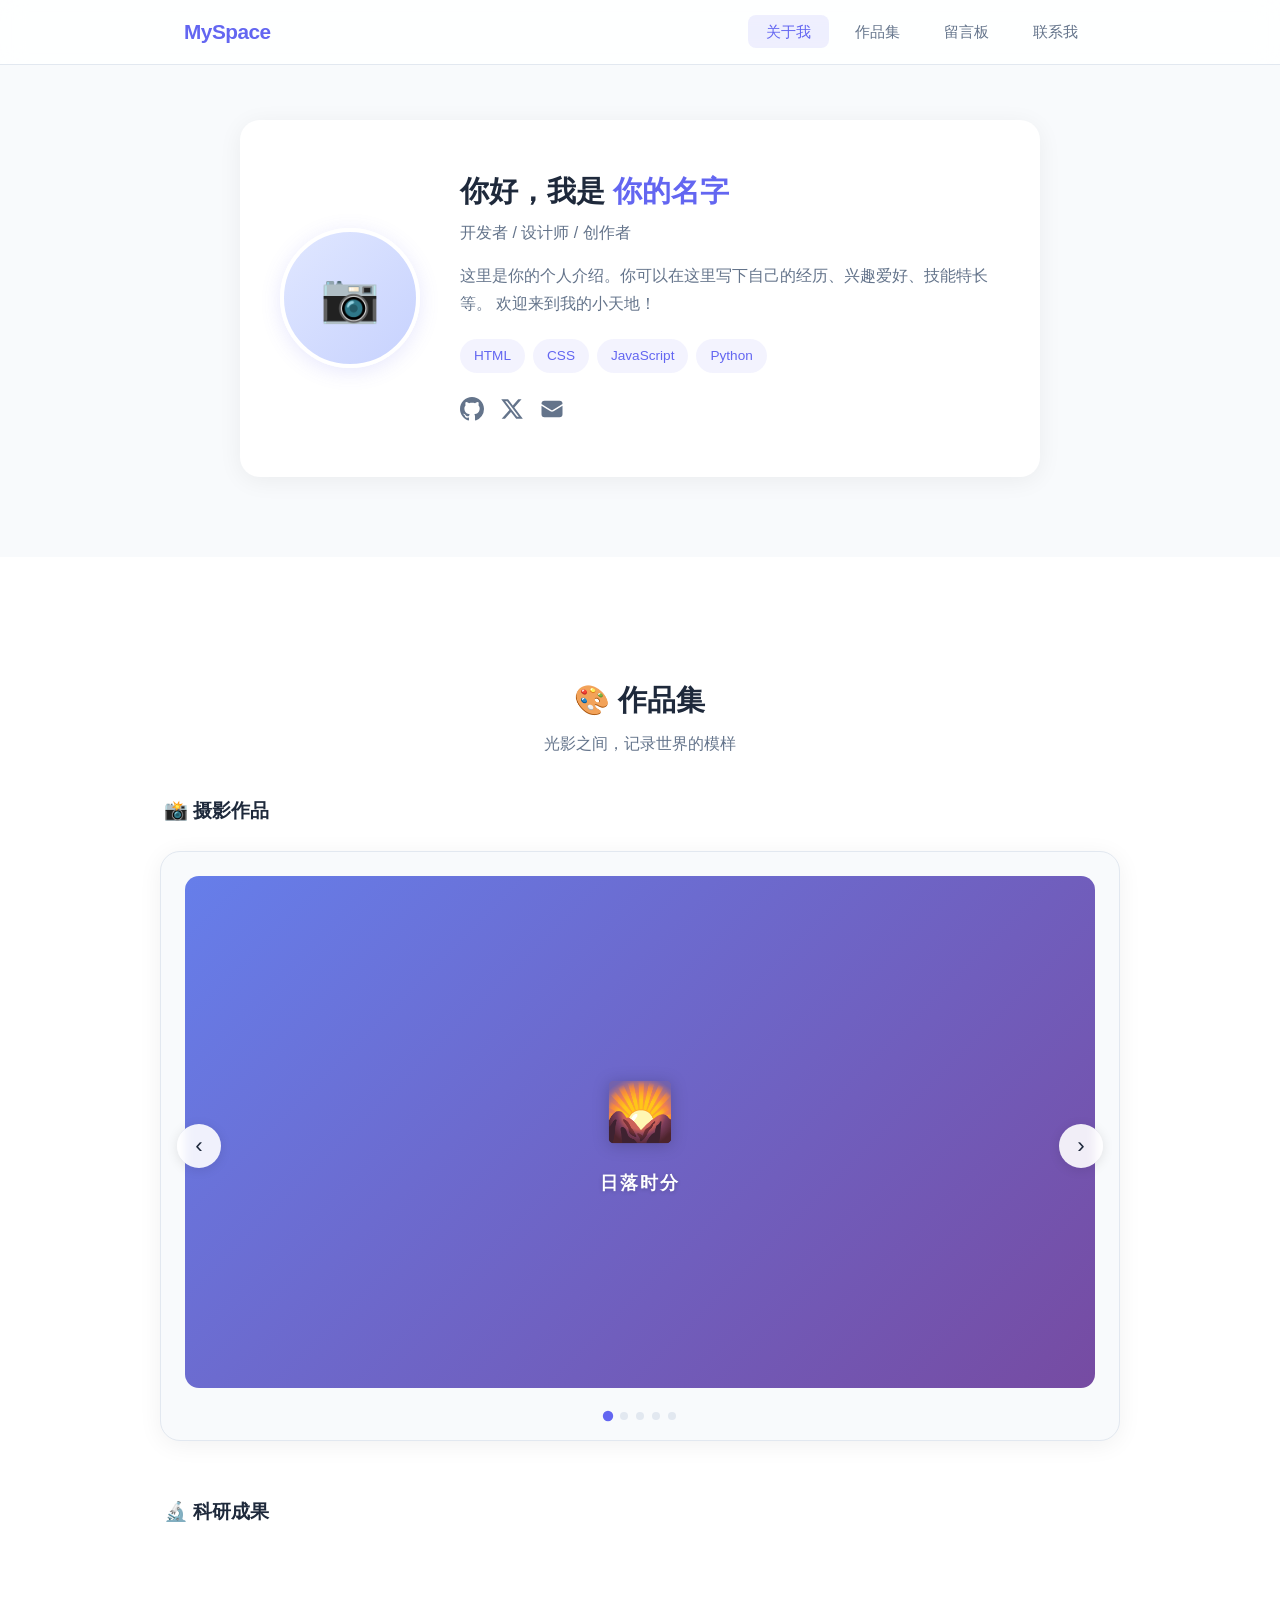
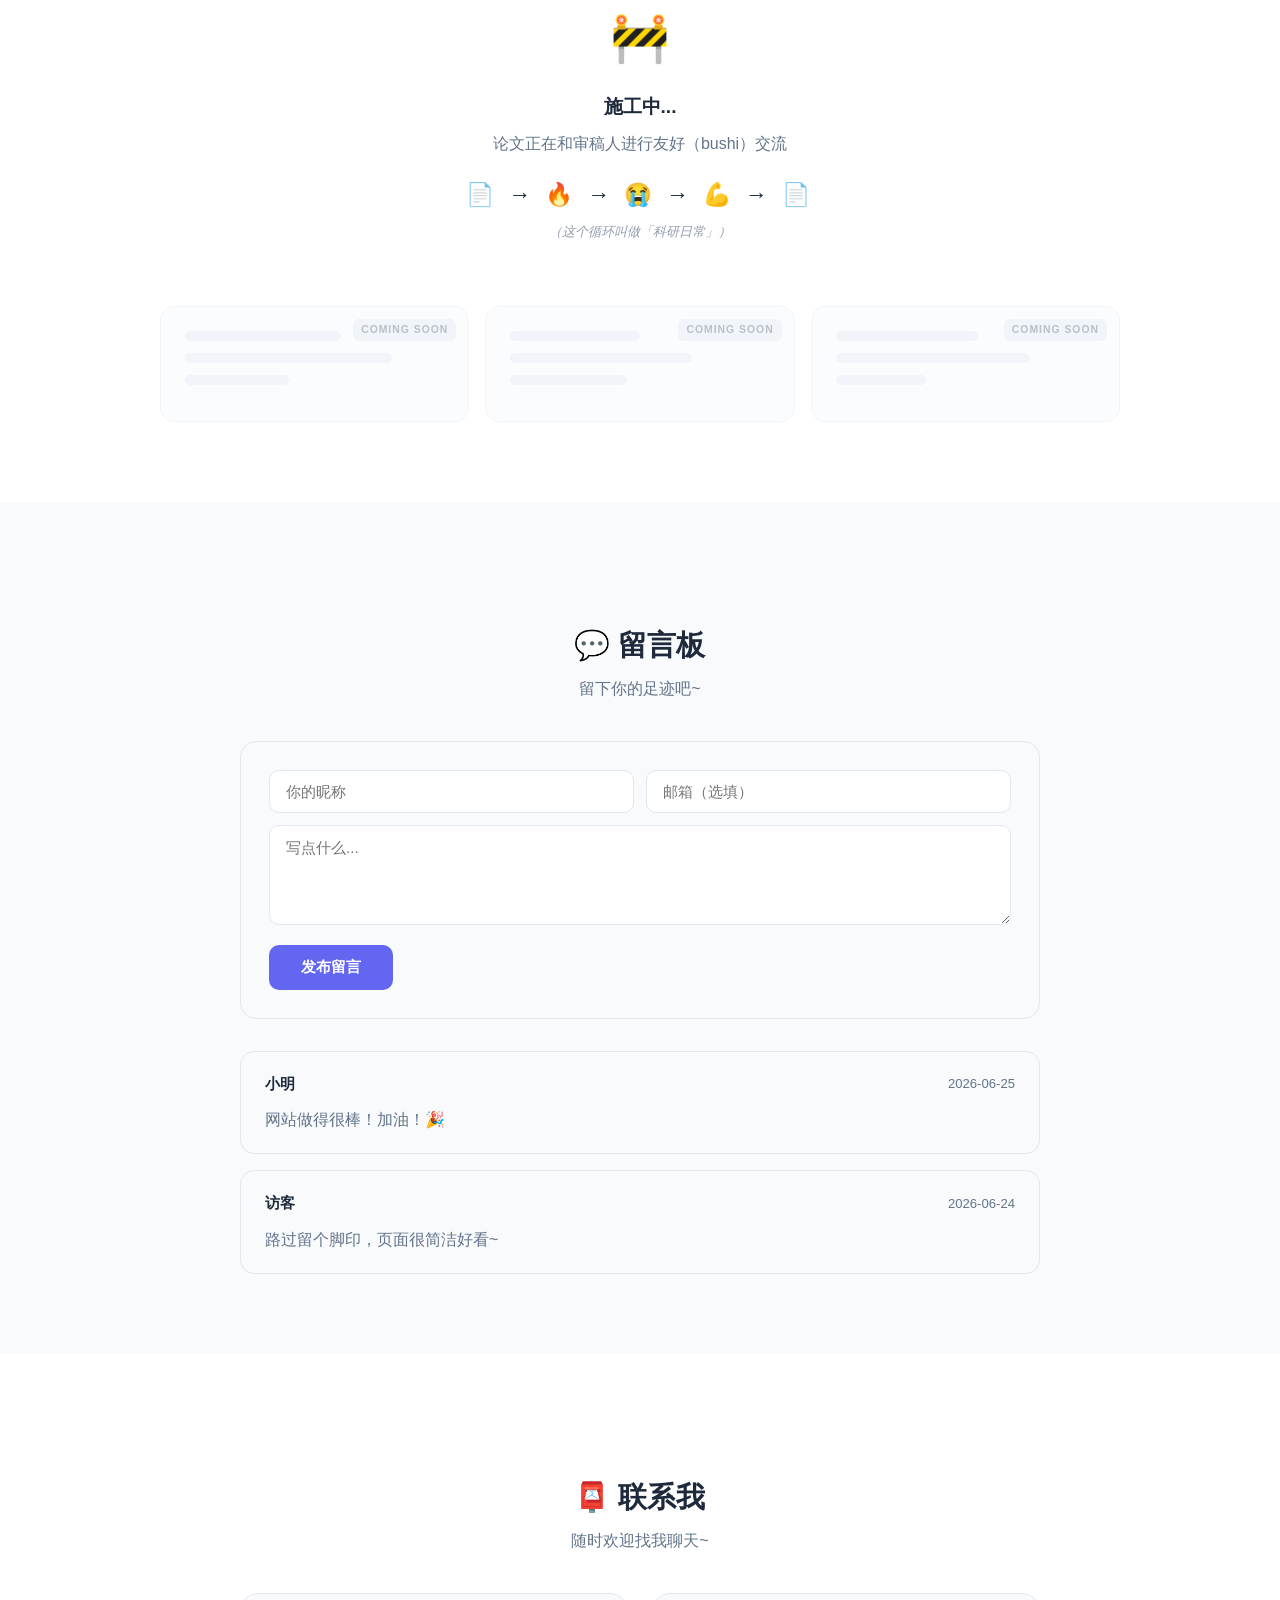
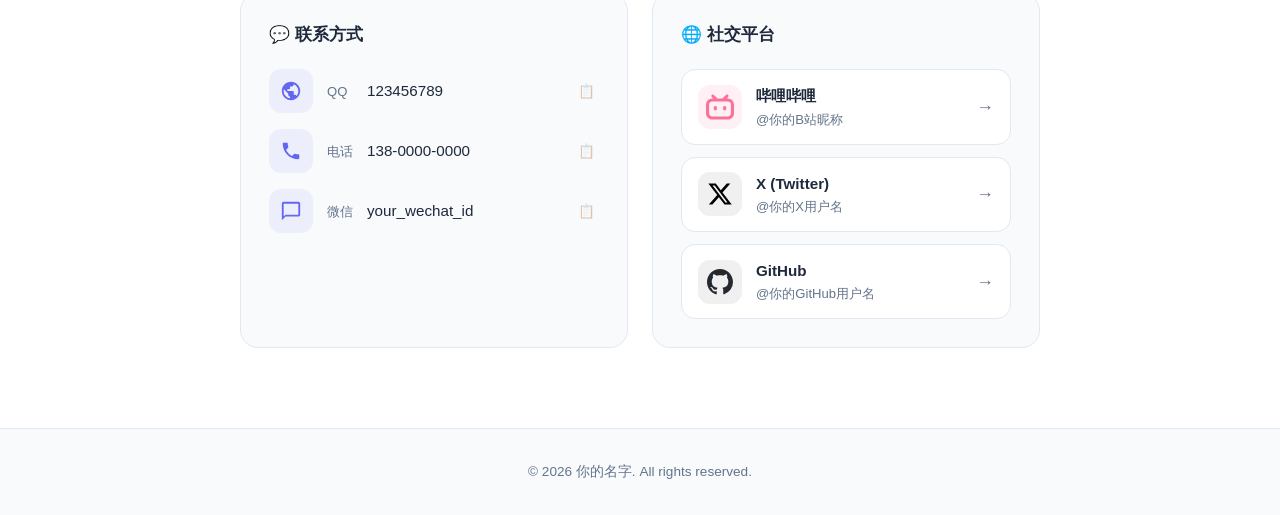
==== index.html @ 826494ee "Add files via upload" ====
<!DOCTYPE html>
<html lang="zh-CN">
<head>
  <meta charset="UTF-8">
  <meta name="viewport" content="width=device-width, initial-scale=1.0">
  <title>个人主页</title>
  <link rel="stylesheet" href="style.css">
</head>
<body>
  <nav class="navbar">
    <div class="nav-container">
      <a href="#" class="logo">MySpace</a>
      <ul class="nav-links">
        <li><a href="#about" class="nav-item active">关于我</a></li>
        <li><a href="#portfolio" class="nav-item">作品集</a></li>
        <li><a href="#guestbook" class="nav-item">留言板</a></li>
        <li><a href="#contact" class="nav-item">联系我</a></li>
      </ul>
      <button class="menu-toggle" aria-label="菜单">
        <span></span><span></span><span></span>
      </button>
    </div>
  </nav>

  <!-- 关于我 -->
  <section id="about" class="section">
    <div class="container">
      <div class="about-card">
        <div class="avatar-wrapper">
          <div class="avatar-placeholder">📷</div>
        </div>
        <div class="about-info">
          <h1>你好，我是 <span class="highlight">你的名字</span></h1>
          <p class="subtitle">开发者 / 设计师 / 创作者</p>
          <p class="bio">
            这里是你的个人介绍。你可以在这里写下自己的经历、兴趣爱好、技能特长等。
            欢迎来到我的小天地！
          </p>
          <div class="skills">
            <span class="tag">HTML</span>
            <span class="tag">CSS</span>
            <span class="tag">JavaScript</span>
            <span class="tag">Python</span>
          </div>
          <div class="social-links">
            <a href="#" title="GitHub">
              <svg width="24" height="24" viewBox="0 0 24 24" fill="currentColor">
                <path d="M12 0C5.37 0 0 5.37 0 12c0 5.31 3.435 9.795 8.205 11.385.6.105.825-.255.825-.57 0-.285-.015-1.23-.015-2.235-3.015.555-3.795-.735-4.035-1.41-.135-.345-.72-1.41-1.23-1.695-.42-.225-1.02-.78-.015-.795.945-.015 1.62.87 1.845 1.23 1.08 1.815 2.805 1.305 3.495.99.105-.78.42-1.305.765-1.605-2.67-.3-5.46-1.335-5.46-5.925 0-1.305.465-2.385 1.23-3.225-.12-.3-.54-1.53.12-3.18 0 0 1.005-.315 3.3 1.23.96-.27 1.98-.405 3-.405s2.04.135 3 .405c2.295-1.56 3.3-1.23 3.3-1.23.66 1.65.24 2.88.12 3.18.765.84 1.23 1.905 1.23 3.225 0 4.605-2.805 5.625-5.475 5.925.435.375.81 1.095.81 2.22 0 1.605-.015 2.895-.015 3.3 0 .315.225.69.825.57A12.02 12.02 0 0024 12c0-6.63-5.37-12-12-12z"/>
              </svg>
            </a>
            <a href="#" title="Twitter">
              <svg width="24" height="24" viewBox="0 0 24 24" fill="currentColor">
                <path d="M18.244 2.25h3.308l-7.227 8.26 8.502 11.24H16.17l-5.214-6.817L4.99 21.75H1.68l7.73-8.835L1.254 2.25H8.08l4.713 6.231zm-1.161 17.52h1.833L7.084 4.126H5.117z"/>
              </svg>
            </a>
            <a href="#" title="Email">
              <svg width="24" height="24" viewBox="0 0 24 24" fill="currentColor">
                <path d="M1.5 8.67v8.58a3 3 0 003 3h15a3 3 0 003-3V8.67l-8.928 5.493a3 3 0 01-3.144 0L1.5 8.67z"/>
                <path d="M22.5 6.908V6.75a3 3 0 00-3-3h-15a3 3 0 00-3 3v.158l9.714 5.978a1.5 1.5 0 001.572 0L22.5 6.908z"/>
              </svg>
            </a>
          </div>
        </div>
      </div>
    </div>
  </section>

  <!-- 作品集 -->
  <section id="portfolio" class="section section-alt">
    <div class="container-wide">
      <h2 class="section-title">🎨 作品集</h2>
      <p class="section-desc">光影之间，记录世界的模样</p>

      <!-- 摄影作品轮播 -->
      <div class="portfolio-subsection">
        <h3 class="subsection-title">📸 摄影作品</h3>
        <div class="carousel">
          <div class="carousel-track" id="carouselTrack">
            <div class="carousel-slide">
              <div class="photo-placeholder" style="background: linear-gradient(135deg, #667eea, #764ba2);">
                <span class="photo-icon">🌄</span>
                <span class="photo-label">日落时分</span>
              </div>
            </div>
            <div class="carousel-slide">
              <div class="photo-placeholder" style="background: linear-gradient(135deg, #f093fb, #f5576c);">
                <span class="photo-icon">🌸</span>
                <span class="photo-label">春日花语</span>
              </div>
            </div>
            <div class="carousel-slide">
              <div class="photo-placeholder" style="background: linear-gradient(135deg, #4facfe, #00f2fe);">
                <span class="photo-icon">🌊</span>
                <span class="photo-label">海风轻拂</span>
              </div>
            </div>
            <div class="carousel-slide">
              <div class="photo-placeholder" style="background: linear-gradient(135deg, #43e97b, #38f9d7);">
                <span class="photo-icon">🌿</span>
                <span class="photo-label">林间小径</span>
              </div>
            </div>
            <div class="carousel-slide">
              <div class="photo-placeholder" style="background: linear-gradient(135deg, #fa709a, #fee140);">
                <span class="photo-icon">🏙️</span>
                <span class="photo-label">城市夜景</span>
              </div>
            </div>
          </div>
          <button class="carousel-btn carousel-prev" id="carouselPrev" aria-label="上一张">‹</button>
          <button class="carousel-btn carousel-next" id="carouselNext" aria-label="下一张">›</button>
          <div class="carousel-dots" id="carouselDots"></div>
        </div>
      </div>

      <!-- 科研成果 -->
      <div class="portfolio-subsection">
        <h3 class="subsection-title">🔬 科研成果</h3>
        <div class="research-area">
          <div class="research-empty">
            <div class="empty-decoration">
              <span class="bounce-emoji">🚧</span>
            </div>
            <p class="empty-title">施工中...</p>
            <p class="empty-desc">论文正在和审稿人进行友好（bushi）交流</p>
            <div class="empty-doodle">
              <span>📄 → 🔥 → 😭 → 💪 → 📄</span>
            </div>
            <p class="empty-hint">（这个循环叫做「科研日常」）</p>
          </div>
          <div class="research-placeholder-cards">
            <div class="research-card ghost">
              <div class="ghost-line w60"></div>
              <div class="ghost-line w80"></div>
              <div class="ghost-line w40"></div>
              <div class="ghost-badge">coming soon</div>
            </div>
            <div class="research-card ghost">
              <div class="ghost-line w50"></div>
              <div class="ghost-line w70"></div>
              <div class="ghost-line w45"></div>
              <div class="ghost-badge">coming soon</div>
            </div>
            <div class="research-card ghost">
              <div class="ghost-line w55"></div>
              <div class="ghost-line w75"></div>
              <div class="ghost-line w35"></div>
              <div class="ghost-badge">coming soon</div>
            </div>
          </div>
        </div>
      </div>
    </div>
  </section>

  <!-- 留言板 -->
  <section id="guestbook" class="section">
    <div class="container">
      <h2 class="section-title">💬 留言板</h2>
      <p class="section-desc">留下你的足迹吧~</p>

      <form class="guestbook-form" id="guestbookForm">
        <div class="form-row">
          <input type="text" id="gbName" placeholder="你的昵称" required>
          <input type="email" id="gbEmail" placeholder="邮箱（选填）">
        </div>
        <textarea id="gbMessage" placeholder="写点什么..." rows="4" required></textarea>
        <button type="submit" class="btn-submit">发布留言</button>
      </form>

      <div class="messages-list" id="messagesList">
        <div class="message-card">
          <div class="message-header">
            <span class="message-author">小明</span>
            <span class="message-time">2026-06-25</span>
          </div>
          <p class="message-content">网站做得很棒！加油！🎉</p>
        </div>
        <div class="message-card">
          <div class="message-header">
            <span class="message-author">访客</span>
            <span class="message-time">2026-06-24</span>
          </div>
          <p class="message-content">路过留个脚印，页面很简洁好看~</p>
        </div>
      </div>
    </div>
  </section>

  <!-- 联系我 -->
  <section id="contact" class="section section-alt">
    <div class="container">
      <h2 class="section-title">📮 联系我</h2>
      <p class="section-desc">随时欢迎找我聊天~</p>

      <div class="contact-grid">
        <!-- 联系方式 -->
        <div class="contact-card">
          <h3 class="contact-card-title">💬 联系方式</h3>
          <div class="contact-list">
            <div class="contact-item">
              <div class="contact-icon">
                <svg width="22" height="22" viewBox="0 0 24 24" fill="currentColor">
                  <path d="M12 2C6.48 2 2 6.48 2 12s4.48 10 10 10 10-4.48 10-10S17.52 2 12 2zm-1 17.93c-3.95-.49-7-3.85-7-7.93 0-.62.08-1.21.21-1.79L9 15v1c0 1.1.9 2 2 2v1.93zm6.9-2.54c-.26-.81-1-1.39-1.9-1.39h-1v-3c0-.55-.45-1-1-1H8v-2h2c.55 0 1-.45 1-1V7h2c1.1 0 2-.9 2-2v-.41c2.93 1.19 5 4.06 5 7.41 0 2.08-.8 3.97-2.1 5.39z"/>
                </svg>
              </div>
              <div class="contact-detail">
                <span class="contact-label">QQ</span>
                <span class="contact-value" id="qqNumber">123456789</span>
                <button class="copy-btn" onclick="copyText('qqNumber')" title="复制">📋</button>
              </div>
            </div>
            <div class="contact-item">
              <div class="contact-icon">
                <svg width="22" height="22" viewBox="0 0 24 24" fill="currentColor">
                  <path d="M6.62 10.79c1.44 2.83 3.76 5.14 6.59 6.59l2.2-2.2c.27-.27.67-.36 1.02-.24 1.12.37 2.33.57 3.57.57.55 0 1 .45 1 1V20c0 .55-.45 1-1 1-9.39 0-17-7.61-17-17 0-.55.45-1 1-1h3.5c.55 0 1 .45 1 1 0 1.25.2 2.45.57 3.57.11.35.03.74-.25 1.02l-2.2 2.2z"/>
                </svg>
              </div>
              <div class="contact-detail">
                <span class="contact-label">电话</span>
                <span class="contact-value" id="phoneNumber">138-0000-0000</span>
                <button class="copy-btn" onclick="copyText('phoneNumber')" title="复制">📋</button>
              </div>
            </div>
            <div class="contact-item">
              <div class="contact-icon">
                <svg width="22" height="22" viewBox="0 0 24 24" fill="currentColor">
                  <path d="M20 2H4c-1.1 0-2 .9-2 2v18l4-4h14c1.1 0 2-.9 2-2V4c0-1.1-.9-2-2-2zm0 14H6l-2 2V4h16v12z"/>
                </svg>
              </div>
              <div class="contact-detail">
                <span class="contact-label">微信</span>
                <span class="contact-value" id="wechatId">your_wechat_id</span>
                <button class="copy-btn" onclick="copyText('wechatId')" title="复制">📋</button>
              </div>
            </div>
          </div>
        </div>

        <!-- 社交平台 -->
        <div class="contact-card">
          <h3 class="contact-card-title">🌐 社交平台</h3>
          <div class="platform-links">
            <a href="#" class="platform-item bilibili" target="_blank" rel="noopener">
              <div class="platform-icon">
                <svg width="28" height="28" viewBox="0 0 24 24" fill="currentColor">
                  <path d="M17.813 4.653h.854c1.51.054 2.769.578 3.773 1.574 1.004.995 1.524 2.249 1.56 3.76v7.36c-.036 1.51-.556 2.769-1.56 3.773s-2.262 1.524-3.773 1.56H5.333c-1.51-.036-2.769-.556-3.773-1.56S.036 18.858 0 17.347v-7.36c.036-1.511.556-2.765 1.56-3.76 1.004-.996 2.262-1.52 3.773-1.574h.774l-1.174-1.12a1.234 1.234 0 0 1-.373-.906c0-.356.124-.658.373-.907l.027-.027c.267-.249.573-.373.92-.373.347 0 .653.124.92.373L9.653 4.44c.071.071.134.142.187.213h4.267a.836.836 0 0 1 .16-.213l2.853-2.747c.267-.249.573-.373.92-.373.347 0 .662.151.929.4.267.249.391.551.391.907 0 .355-.124.657-.373.906zM5.333 7.24c-.746.018-1.373.276-1.88.773-.506.498-.769 1.13-.786 1.894v7.52c.017.764.28 1.395.786 1.893.507.498 1.134.756 1.88.773h13.334c.746-.017 1.373-.275 1.88-.773.506-.498.769-1.129.786-1.893v-7.52c-.017-.765-.28-1.396-.786-1.894-.507-.497-1.134-.755-1.88-.773zM8 11.107c.373 0 .684.124.933.373.25.249.383.569.4.96v1.173c-.017.391-.15.711-.4.96-.249.25-.56.374-.933.374s-.684-.125-.933-.374c-.25-.249-.383-.569-.4-.96V12.44c.017-.391.15-.711.4-.96.249-.249.56-.373.933-.373zm8 0c.373 0 .684.124.933.373.25.249.383.569.4.96v1.173c-.017.391-.15.711-.4.96-.249.25-.56.374-.933.374s-.684-.125-.933-.374c-.25-.249-.383-.569-.4-.96V12.44c.017-.391.15-.711.4-.96.249-.249.56-.373.933-.373z"/>
                </svg>
              </div>
              <div class="platform-info">
                <span class="platform-name">哔哩哔哩</span>
                <span class="platform-handle">@你的B站昵称</span>
              </div>
              <span class="platform-arrow">→</span>
            </a>
            <a href="#" class="platform-item twitter" target="_blank" rel="noopener">
              <div class="platform-icon">
                <svg width="26" height="26" viewBox="0 0 24 24" fill="currentColor">
                  <path d="M18.244 2.25h3.308l-7.227 8.26 8.502 11.24H16.17l-5.214-6.817L4.99 21.75H1.68l7.73-8.835L1.254 2.25H8.08l4.713 6.231zm-1.161 17.52h1.833L7.084 4.126H5.117z"/>
                </svg>
              </div>
              <div class="platform-info">
                <span class="platform-name">X (Twitter)</span>
                <span class="platform-handle">@你的X用户名</span>
              </div>
              <span class="platform-arrow">→</span>
            </a>
            <a href="#" class="platform-item github" target="_blank" rel="noopener">
              <div class="platform-icon">
                <svg width="26" height="26" viewBox="0 0 24 24" fill="currentColor">
                  <path d="M12 0C5.37 0 0 5.37 0 12c0 5.31 3.435 9.795 8.205 11.385.6.105.825-.255.825-.57 0-.285-.015-1.23-.015-2.235-3.015.555-3.795-.735-4.035-1.41-.135-.345-.72-1.41-1.23-1.695-.42-.225-1.02-.78-.015-.795.945-.015 1.62.87 1.845 1.23 1.08 1.815 2.805 1.305 3.495.99.105-.78.42-1.305.765-1.605-2.67-.3-5.46-1.335-5.46-5.925 0-1.305.465-2.385 1.23-3.225-.12-.3-.54-1.53.12-3.18 0 0 1.005-.315 3.3 1.23.96-.27 1.98-.405 3-.405s2.04.135 3 .405c2.295-1.56 3.3-1.23 3.3-1.23.66 1.65.24 2.88.12 3.18.765.84 1.23 1.905 1.23 3.225 0 4.605-2.805 5.625-5.475 5.925.435.375.81 1.095.81 2.22 0 1.605-.015 2.895-.015 3.3 0 .315.225.69.825.57A12.02 12.02 0 0024 12c0-6.63-5.37-12-12-12z"/>
                </svg>
              </div>
              <div class="platform-info">
                <span class="platform-name">GitHub</span>
                <span class="platform-handle">@你的GitHub用户名</span>
              </div>
              <span class="platform-arrow">→</span>
            </a>
          </div>
        </div>
      </div>
    </div>
  </section>

  <footer class="footer">
    <p>&copy; 2026 你的名字. All rights reserved.</p>
  </footer>

  <script src="script.js"></script>
</body>
</html>
---- style.css ----
/* Reset & Base */
* {
  margin: 0;
  padding: 0;
  box-sizing: border-box;
}

:root {
  --primary: #6366f1;
  --primary-dark: #4f46e5;
  --bg: #f8fafc;
  --bg-alt: #ffffff;
  --text: #1e293b;
  --text-light: #64748b;
  --border: #e2e8f0;
  --card-shadow: 0 4px 24px rgba(0, 0, 0, 0.06);
}

html {
  scroll-behavior: smooth;
  scroll-padding-top: 80px;
}

body {
  font-family: -apple-system, BlinkMacSystemFont, "Segoe UI", Roboto, "Helvetica Neue", Arial, "PingFang SC", "Microsoft YaHei", sans-serif;
  background: var(--bg);
  color: var(--text);
  line-height: 1.6;
}

a {
  text-decoration: none;
  color: inherit;
}

/* Navbar */
.navbar {
  position: fixed;
  top: 0;
  left: 0;
  right: 0;
  z-index: 1000;
  background: rgba(255, 255, 255, 0.85);
  backdrop-filter: blur(12px);
  border-bottom: 1px solid var(--border);
  transition: box-shadow 0.3s;
}

.navbar.scrolled {
  box-shadow: 0 2px 16px rgba(0, 0, 0, 0.08);
}

.nav-container {
  max-width: 960px;
  margin: 0 auto;
  padding: 0 24px;
  height: 64px;
  display: flex;
  align-items: center;
  justify-content: space-between;
}

.logo {
  font-size: 1.3rem;
  font-weight: 700;
  color: var(--primary);
  letter-spacing: -0.5px;
}

.nav-links {
  list-style: none;
  display: flex;
  gap: 8px;
}

.nav-item {
  padding: 8px 18px;
  border-radius: 8px;
  font-size: 0.95rem;
  font-weight: 500;
  color: var(--text-light);
  transition: all 0.2s;
}

.nav-item:hover {
  color: var(--primary);
  background: rgba(99, 102, 241, 0.08);
}

.nav-item.active {
  color: var(--primary);
  background: rgba(99, 102, 241, 0.1);
}

/* Mobile menu toggle */
.menu-toggle {
  display: none;
  flex-direction: column;
  gap: 5px;
  background: none;
  border: none;
  cursor: pointer;
  padding: 4px;
}

.menu-toggle span {
  display: block;
  width: 22px;
  height: 2px;
  background: var(--text);
  border-radius: 2px;
  transition: 0.3s;
}

/* Sections */
.section {
  padding: 120px 24px 80px;
}

.section-alt {
  background: var(--bg-alt);
}

.container {
  max-width: 800px;
  margin: 0 auto;
}

.container-wide {
  max-width: 960px;
  margin: 0 auto;
}

.section-title {
  font-size: 1.8rem;
  font-weight: 700;
  text-align: center;
  margin-bottom: 8px;
}

.section-desc {
  text-align: center;
  color: var(--text-light);
  margin-bottom: 40px;
}

/* About Card */
.about-card {
  background: var(--bg-alt);
  border-radius: 20px;
  padding: 48px 40px;
  box-shadow: var(--card-shadow);
  display: flex;
  gap: 40px;
  align-items: center;
}

.avatar-wrapper {
  flex-shrink: 0;
}

.avatar-placeholder {
  width: 140px;
  height: 140px;
  border-radius: 50%;
  background: linear-gradient(135deg, #e0e7ff, #c7d2fe);
  display: flex;
  align-items: center;
  justify-content: center;
  font-size: 3rem;
  border: 4px solid #fff;
  box-shadow: 0 4px 20px rgba(99, 102, 241, 0.15);
}

.about-info h1 {
  font-size: 1.8rem;
  font-weight: 700;
  margin-bottom: 6px;
}

.highlight {
  color: var(--primary);
}

.subtitle {
  color: var(--text-light);
  font-size: 1rem;
  margin-bottom: 16px;
}

.bio {
  color: var(--text-light);
  line-height: 1.8;
  margin-bottom: 20px;
}

.skills {
  display: flex;
  flex-wrap: wrap;
  gap: 8px;
  margin-bottom: 24px;
}

.tag {
  padding: 6px 14px;
  background: rgba(99, 102, 241, 0.08);
  color: var(--primary);
  border-radius: 20px;
  font-size: 0.85rem;
  font-weight: 500;
}

.social-links {
  display: flex;
  gap: 16px;
}

.social-links a {
  color: var(--text-light);
  transition: color 0.2s, transform 0.2s;
}

.social-links a:hover {
  color: var(--primary);
  transform: translateY(-2px);
}

/* ===== Portfolio ===== */
.subsection-title {
  font-size: 1.2rem;
  font-weight: 600;
  margin-bottom: 24px;
  padding-left: 4px;
}

.portfolio-subsection {
  margin-bottom: 56px;
}

.portfolio-subsection:last-child {
  margin-bottom: 0;
}

/* Carousel */
.carousel {
  position: relative;
  overflow: hidden;
  border-radius: 20px;
  background: var(--bg);
  border: 1px solid var(--border);
  box-shadow: var(--card-shadow);
}

.carousel-track {
  display: flex;
  transition: transform 0.5s cubic-bezier(0.25, 0.46, 0.45, 0.94);
}

.carousel-slide {
  min-width: 100%;
  padding: 24px;
}

.photo-placeholder {
  width: 100%;
  aspect-ratio: 16 / 9;
  border-radius: 14px;
  display: flex;
  flex-direction: column;
  align-items: center;
  justify-content: center;
  gap: 12px;
  color: #fff;
}

.photo-icon {
  font-size: 3.5rem;
  filter: drop-shadow(0 2px 8px rgba(0,0,0,0.2));
}

.photo-label {
  font-size: 1.1rem;
  font-weight: 600;
  letter-spacing: 2px;
  text-shadow: 0 1px 4px rgba(0,0,0,0.2);
}

.carousel-btn {
  position: absolute;
  top: 50%;
  transform: translateY(-50%);
  width: 44px;
  height: 44px;
  border-radius: 50%;
  border: none;
  background: rgba(255, 255, 255, 0.9);
  backdrop-filter: blur(4px);
  color: var(--text);
  font-size: 1.4rem;
  cursor: pointer;
  display: flex;
  align-items: center;
  justify-content: center;
  box-shadow: 0 2px 12px rgba(0, 0, 0, 0.1);
  transition: background 0.2s, transform 0.2s;
  z-index: 2;
}

.carousel-btn:hover {
  background: #fff;
  transform: translateY(-50%) scale(1.08);
}

.carousel-prev {
  left: 16px;
}

.carousel-next {
  right: 16px;
}

.carousel-dots {
  display: flex;
  justify-content: center;
  gap: 8px;
  padding: 0 0 20px;
}

.carousel-dot {
  width: 8px;
  height: 8px;
  border-radius: 50%;
  background: var(--border);
  border: none;
  cursor: pointer;
  transition: background 0.3s, transform 0.2s;
  padding: 0;
}

.carousel-dot.active {
  background: var(--primary);
  transform: scale(1.3);
}

/* Research achievements */
.research-area {
  text-align: center;
}

.research-empty {
  padding: 48px 24px 36px;
}

.empty-decoration {
  margin-bottom: 16px;
}

.bounce-emoji {
  font-size: 3rem;
  display: inline-block;
  animation: bounce 2s ease-in-out infinite;
}

@keyframes bounce {
  0%, 100% { transform: translateY(0); }
  50% { transform: translateY(-12px); }
}

.empty-title {
  font-size: 1.2rem;
  font-weight: 600;
  margin-bottom: 8px;
  color: var(--text);
}

.empty-desc {
  color: var(--text-light);
  margin-bottom: 20px;
}

.empty-doodle {
  font-size: 1.4rem;
  letter-spacing: 4px;
  margin-bottom: 8px;
}

.empty-hint {
  font-size: 0.82rem;
  color: var(--text-light);
  opacity: 0.7;
  font-style: italic;
}

.research-placeholder-cards {
  display: grid;
  grid-template-columns: repeat(3, 1fr);
  gap: 16px;
  margin-top: 28px;
}

.research-card {
  background: var(--bg);
  border: 1px solid var(--border);
  border-radius: 14px;
  padding: 24px;
  position: relative;
  overflow: hidden;
}

.research-card.ghost {
  opacity: 0.45;
}

.ghost-line {
  height: 10px;
  border-radius: 5px;
  background: var(--border);
  margin-bottom: 12px;
}

.w60 { width: 60%; }
.w80 { width: 80%; }
.w70 { width: 70%; }
.w75 { width: 75%; }
.w50 { width: 50%; }
.w55 { width: 55%; }
.w40 { width: 40%; }
.w45 { width: 45%; }
.w35 { width: 35%; }

.ghost-badge {
  position: absolute;
  top: 12px;
  right: 12px;
  font-size: 0.65rem;
  font-weight: 600;
  text-transform: uppercase;
  letter-spacing: 1px;
  color: var(--text-light);
  background: var(--border);
  padding: 3px 8px;
  border-radius: 6px;
}

/* ===== Guestbook ===== */
.guestbook-form {
  background: var(--bg);
  border-radius: 16px;
  padding: 28px;
  margin-bottom: 32px;
  border: 1px solid var(--border);
}

.form-row {
  display: flex;
  gap: 12px;
  margin-bottom: 12px;
}

.guestbook-form input,
.guestbook-form textarea {
  width: 100%;
  padding: 12px 16px;
  border: 1px solid var(--border);
  border-radius: 10px;
  font-size: 0.95rem;
  font-family: inherit;
  background: var(--bg-alt);
  transition: border-color 0.2s, box-shadow 0.2s;
  outline: none;
}

.guestbook-form input:focus,
.guestbook-form textarea:focus {
  border-color: var(--primary);
  box-shadow: 0 0 0 3px rgba(99, 102, 241, 0.1);
}

.guestbook-form textarea {
  resize: vertical;
  min-height: 100px;
}

.btn-submit {
  margin-top: 12px;
  padding: 12px 32px;
  background: var(--primary);
  color: #fff;
  border: none;
  border-radius: 10px;
  font-size: 0.95rem;
  font-weight: 600;
  cursor: pointer;
  transition: background 0.2s, transform 0.1s;
}

.btn-submit:hover {
  background: var(--primary-dark);
}

.btn-submit:active {
  transform: scale(0.97);
}

/* Messages */
.messages-list {
  display: flex;
  flex-direction: column;
  gap: 16px;
}

.message-card {
  background: var(--bg);
  border-radius: 14px;
  padding: 20px 24px;
  border: 1px solid var(--border);
  transition: box-shadow 0.2s;
}

.message-card:hover {
  box-shadow: 0 4px 16px rgba(0, 0, 0, 0.05);
}

.message-header {
  display: flex;
  justify-content: space-between;
  align-items: center;
  margin-bottom: 10px;
}

.message-author {
  font-weight: 600;
  font-size: 0.95rem;
}

.message-time {
  font-size: 0.82rem;
  color: var(--text-light);
}

.message-content {
  color: var(--text-light);
  line-height: 1.7;
}

/* ===== Contact ===== */
.contact-grid {
  display: grid;
  grid-template-columns: 1fr 1fr;
  gap: 24px;
}

.contact-card {
  background: var(--bg);
  border-radius: 18px;
  padding: 28px;
  border: 1px solid var(--border);
}

.contact-card-title {
  font-size: 1.05rem;
  font-weight: 600;
  margin-bottom: 20px;
}

.contact-list {
  display: flex;
  flex-direction: column;
  gap: 16px;
}

.contact-item {
  display: flex;
  align-items: center;
  gap: 14px;
}

.contact-icon {
  width: 44px;
  height: 44px;
  border-radius: 12px;
  background: rgba(99, 102, 241, 0.08);
  color: var(--primary);
  display: flex;
  align-items: center;
  justify-content: center;
  flex-shrink: 0;
}

.contact-detail {
  display: flex;
  align-items: center;
  gap: 8px;
  flex: 1;
  min-width: 0;
}

.contact-label {
  font-size: 0.82rem;
  color: var(--text-light);
  flex-shrink: 0;
  width: 32px;
}

.contact-value {
  font-weight: 500;
  font-size: 0.95rem;
  flex: 1;
  min-width: 0;
}

.copy-btn {
  background: none;
  border: none;
  cursor: pointer;
  font-size: 0.85rem;
  opacity: 0.4;
  transition: opacity 0.2s, transform 0.15s;
  padding: 4px;
  flex-shrink: 0;
}

.copy-btn:hover {
  opacity: 1;
  transform: scale(1.15);
}

.copy-btn.copied {
  opacity: 1;
}

/* Platform links */
.platform-links {
  display: flex;
  flex-direction: column;
  gap: 12px;
}

.platform-item {
  display: flex;
  align-items: center;
  gap: 14px;
  padding: 14px 16px;
  border-radius: 14px;
  border: 1px solid var(--border);
  background: var(--bg-alt);
  transition: border-color 0.2s, box-shadow 0.2s, transform 0.15s;
}

.platform-item:hover {
  border-color: var(--primary);
  box-shadow: 0 4px 16px rgba(99, 102, 241, 0.08);
  transform: translateY(-1px);
}

.platform-icon {
  width: 44px;
  height: 44px;
  border-radius: 12px;
  display: flex;
  align-items: center;
  justify-content: center;
  flex-shrink: 0;
}

.platform-item.bilibili .platform-icon {
  background: #fff0f6;
  color: #fb7299;
}

.platform-item.twitter .platform-icon {
  background: #f0f0f0;
  color: #000;
}

.platform-item.github .platform-icon {
  background: #f0f0f0;
  color: #24292f;
}

.platform-info {
  flex: 1;
  display: flex;
  flex-direction: column;
}

.platform-name {
  font-weight: 600;
  font-size: 0.95rem;
}

.platform-handle {
  font-size: 0.82rem;
  color: var(--text-light);
}

.platform-arrow {
  font-size: 1.1rem;
  color: var(--text-light);
  transition: transform 0.2s, color 0.2s;
}

.platform-item:hover .platform-arrow {
  transform: translateX(3px);
  color: var(--primary);
}

/* Footer */
.footer {
  text-align: center;
  padding: 32px 24px;
  color: var(--text-light);
  font-size: 0.85rem;
  border-top: 1px solid var(--border);
}

/* ===== Responsive ===== */
@media (max-width: 768px) {
  .menu-toggle {
    display: flex;
  }

  .nav-links {
    position: fixed;
    top: 64px;
    left: 0;
    right: 0;
    background: rgba(255, 255, 255, 0.98);
    backdrop-filter: blur(12px);
    flex-direction: column;
    padding: 16px;
    gap: 4px;
    border-bottom: 1px solid var(--border);
    transform: translateY(-120%);
    transition: transform 0.3s ease;
  }

  .nav-links.open {
    transform: translateY(0);
  }

  .about-card {
    flex-direction: column;
    text-align: center;
    padding: 32px 24px;
  }

  .skills {
    justify-content: center;
  }

  .social-links {
    justify-content: center;
  }

  .form-row {
    flex-direction: column;
  }

  .about-info h1 {
    font-size: 1.4rem;
  }

  .research-placeholder-cards {
    grid-template-columns: 1fr;
  }

  .contact-grid {
    grid-template-columns: 1fr;
  }
}
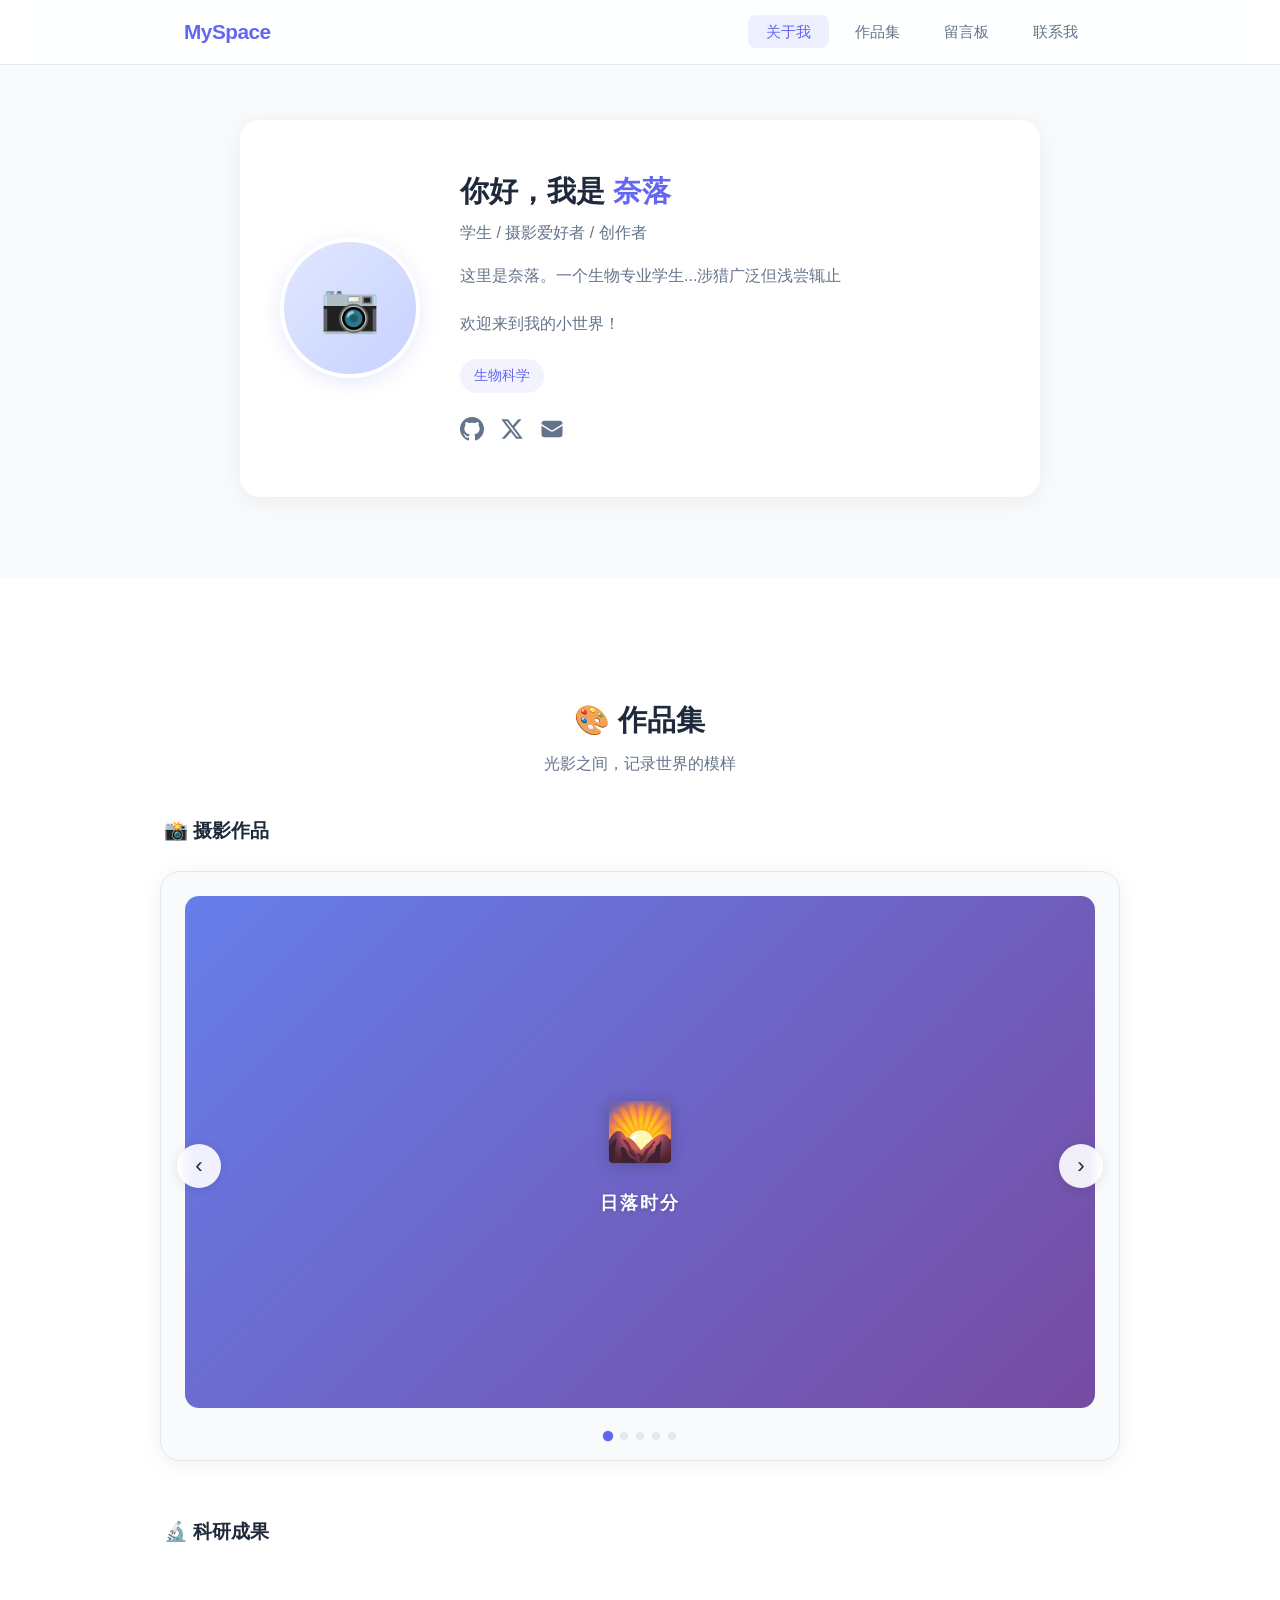
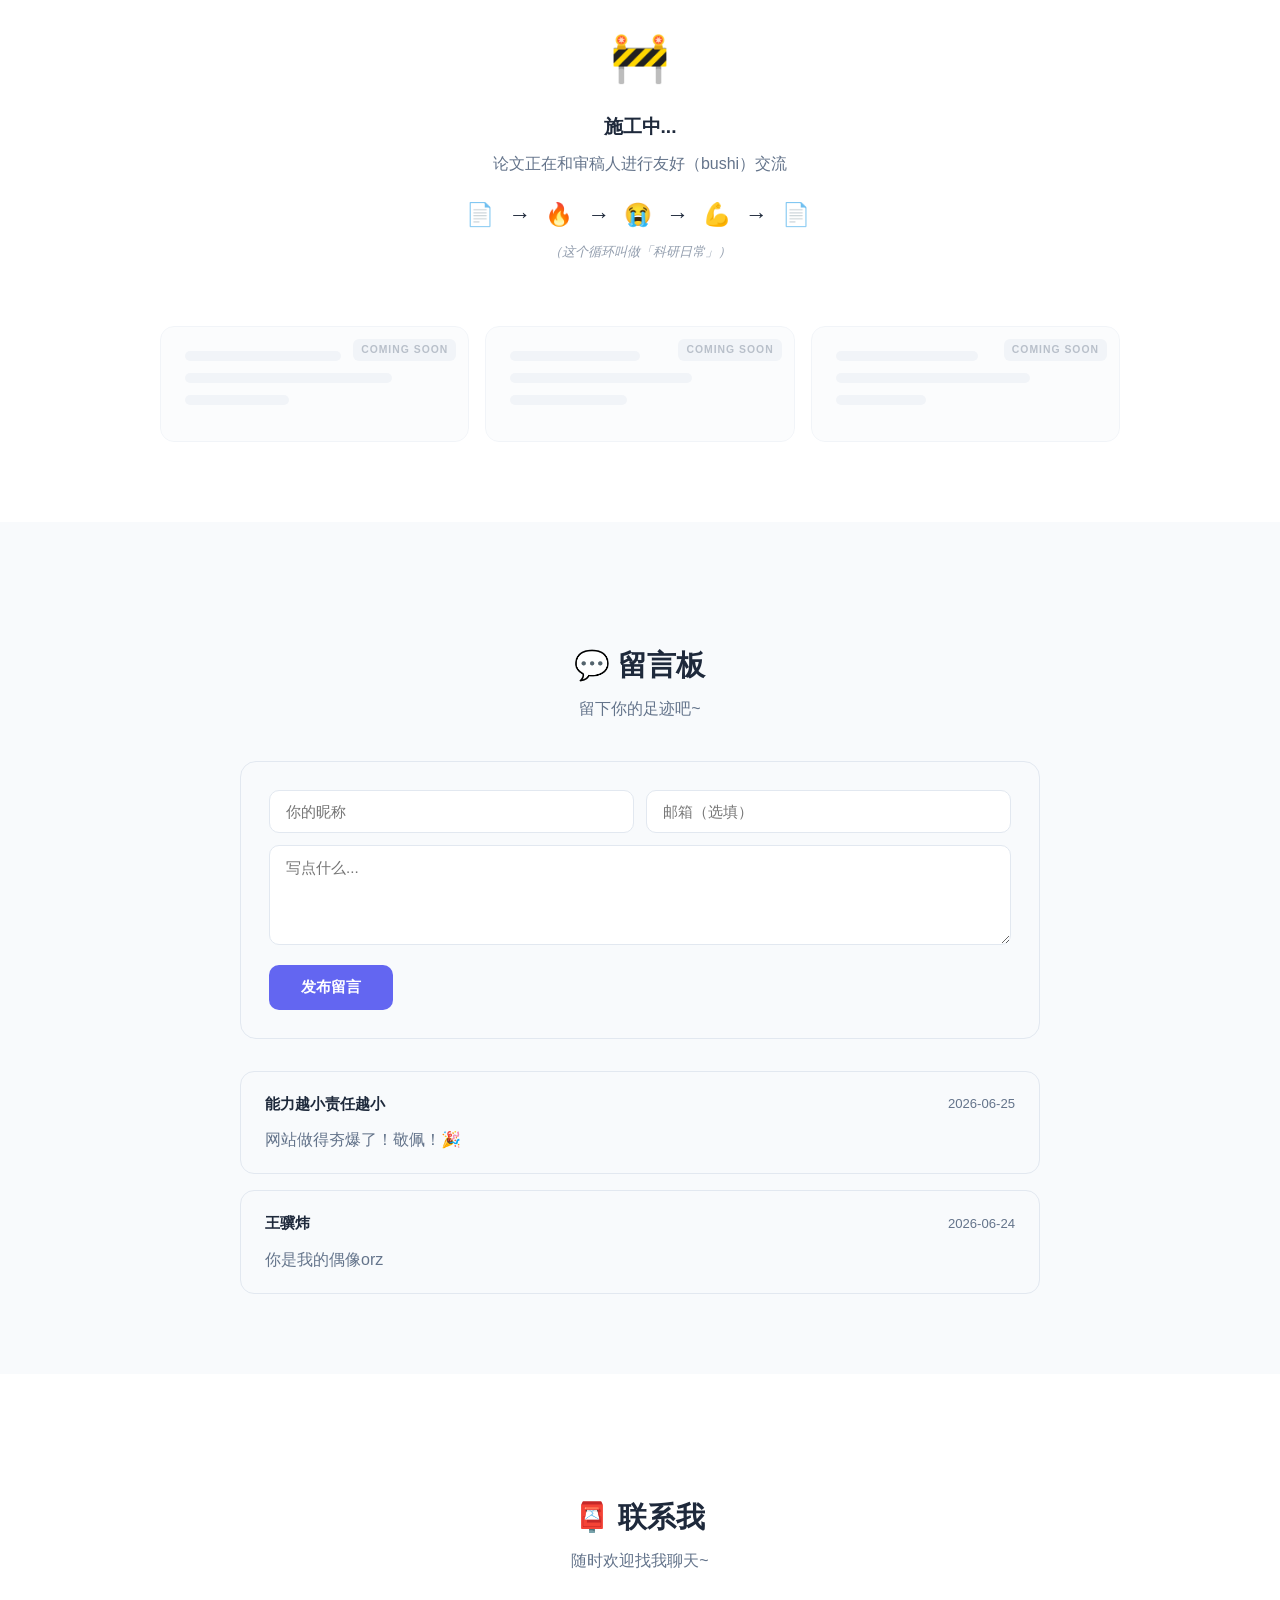
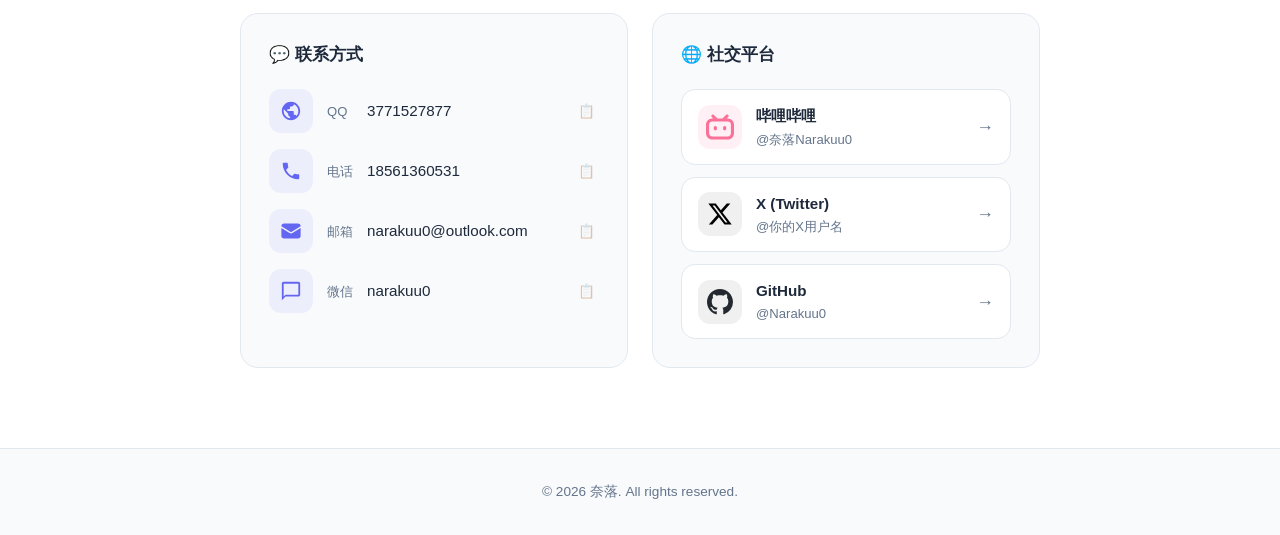
==== commit e3d5cc1a: "Add files via upload" ====
--- a/index.html
+++ b/index.html
@@ -30,30 +30,26 @@
           <div class="avatar-placeholder">📷</div>
         </div>
         <div class="about-info">
-          <h1>你好，我是 <span class="highlight">你的名字</span></h1>
-          <p class="subtitle">开发者 / 设计师 / 创作者</p>
-          <p class="bio">
-            这里是你的个人介绍。你可以在这里写下自己的经历、兴趣爱好、技能特长等。
-            欢迎来到我的小天地！
-          </p>
+          <h1>你好，我是 <span class="highlight">奈落</span></h1>
+          <p class="subtitle">学生 / 摄影爱好者 / 创作者</p>
+          <p class="bio">这里是奈落。一个生物专业学生...涉猎广泛但浅尝辄止</p>
+          <p class="bio">欢迎来到我的小世界！</p>
           <div class="skills">
-            <span class="tag">HTML</span>
-            <span class="tag">CSS</span>
-            <span class="tag">JavaScript</span>
-            <span class="tag">Python</span>
+            <span class="tag">生物科学</span>
+            
           </div>
           <div class="social-links">
-            <a href="#" title="GitHub">
+            <a href="https://github.com/Narakuu0" title="GitHub">
               <svg width="24" height="24" viewBox="0 0 24 24" fill="currentColor">
                 <path d="M12 0C5.37 0 0 5.37 0 12c0 5.31 3.435 9.795 8.205 11.385.6.105.825-.255.825-.57 0-.285-.015-1.23-.015-2.235-3.015.555-3.795-.735-4.035-1.41-.135-.345-.72-1.41-1.23-1.695-.42-.225-1.02-.78-.015-.795.945-.015 1.62.87 1.845 1.23 1.08 1.815 2.805 1.305 3.495.99.105-.78.42-1.305.765-1.605-2.67-.3-5.46-1.335-5.46-5.925 0-1.305.465-2.385 1.23-3.225-.12-.3-.54-1.53.12-3.18 0 0 1.005-.315 3.3 1.23.96-.27 1.98-.405 3-.405s2.04.135 3 .405c2.295-1.56 3.3-1.23 3.3-1.23.66 1.65.24 2.88.12 3.18.765.84 1.23 1.905 1.23 3.225 0 4.605-2.805 5.625-5.475 5.925.435.375.81 1.095.81 2.22 0 1.605-.015 2.895-.015 3.3 0 .315.225.69.825.57A12.02 12.02 0 0024 12c0-6.63-5.37-12-12-12z"/>
               </svg>
             </a>
-            <a href="#" title="Twitter">
+            <a href="https://narakuu0.github.io/website/notice.html" title="Twitter">
               <svg width="24" height="24" viewBox="0 0 24 24" fill="currentColor">
                 <path d="M18.244 2.25h3.308l-7.227 8.26 8.502 11.24H16.17l-5.214-6.817L4.99 21.75H1.68l7.73-8.835L1.254 2.25H8.08l4.713 6.231zm-1.161 17.52h1.833L7.084 4.126H5.117z"/>
               </svg>
             </a>
-            <a href="#" title="Email">
+            <a href="https://narakuu0.github.io/website/notice.html" title="Email">
               <svg width="24" height="24" viewBox="0 0 24 24" fill="currentColor">
                 <path d="M1.5 8.67v8.58a3 3 0 003 3h15a3 3 0 003-3V8.67l-8.928 5.493a3 3 0 01-3.144 0L1.5 8.67z"/>
                 <path d="M22.5 6.908V6.75a3 3 0 00-3-3h-15a3 3 0 00-3 3v.158l9.714 5.978a1.5 1.5 0 001.572 0L22.5 6.908z"/>
@@ -171,17 +167,17 @@
       <div class="messages-list" id="messagesList">
         <div class="message-card">
           <div class="message-header">
-            <span class="message-author">小明</span>
+            <span class="message-author">能力越小责任越小</span>
             <span class="message-time">2026-06-25</span>
           </div>
-          <p class="message-content">网站做得很棒！加油！🎉</p>
+          <p class="message-content">网站做得夯爆了！敬佩！🎉</p>
         </div>
         <div class="message-card">
           <div class="message-header">
-            <span class="message-author">访客</span>
+            <span class="message-author">王骥炜</span>
             <span class="message-time">2026-06-24</span>
           </div>
-          <p class="message-content">路过留个脚印，页面很简洁好看~</p>
+          <p class="message-content">你是我的偶像orz</p>
         </div>
       </div>
     </div>
@@ -206,7 +202,7 @@
               </div>
               <div class="contact-detail">
                 <span class="contact-label">QQ</span>
-                <span class="contact-value" id="qqNumber">123456789</span>
+                <span class="contact-value" id="qqNumber">3771527877</span>
                 <button class="copy-btn" onclick="copyText('qqNumber')" title="复制">📋</button>
               </div>
             </div>
@@ -218,8 +214,21 @@
               </div>
               <div class="contact-detail">
                 <span class="contact-label">电话</span>
-                <span class="contact-value" id="phoneNumber">138-0000-0000</span>
+                <span class="contact-value" id="phoneNumber">18561360531</span>
                 <button class="copy-btn" onclick="copyText('phoneNumber')" title="复制">📋</button>
+              </div>
+            </div>
+            <div class="contact-item">
+              <div class="contact-icon">
+                <svg width="22" height="22" viewBox="0 0 24 24" fill="currentColor">
+                  <path d="M1.5 8.67v8.58a3 3 0 003 3h15a3 3 0 003-3V8.67l-8.928 5.493a3 3 0 01-3.144 0L1.5 8.67z"/>
+                  <path d="M22.5 6.908V6.75a3 3 0 00-3-3h-15a3 3 0 00-3 3v.158l9.714 5.978a1.5 1.5 0 001.572 0L22.5 6.908z"/>
+                 </svg>
+              </div>
+              <div class="contact-detail">
+                <span class="contact-label">邮箱</span>
+                <span class="contact-value" id="mail">narakuu0@outlook.com</span>
+                <button class="copy-btn" onclick="copyText('mail')" title="复制">📋</button>
               </div>
             </div>
             <div class="contact-item">
@@ -230,7 +239,7 @@
               </div>
               <div class="contact-detail">
                 <span class="contact-label">微信</span>
-                <span class="contact-value" id="wechatId">your_wechat_id</span>
+                <span class="contact-value" id="wechatId">narakuu0</span>
                 <button class="copy-btn" onclick="copyText('wechatId')" title="复制">📋</button>
               </div>
             </div>
@@ -241,7 +250,7 @@
         <div class="contact-card">
           <h3 class="contact-card-title">🌐 社交平台</h3>
           <div class="platform-links">
-            <a href="#" class="platform-item bilibili" target="_blank" rel="noopener">
+            <a href="https://space.bilibili.com/514888122" class="platform-item bilibili" target="_blank" rel="noopener">
               <div class="platform-icon">
                 <svg width="28" height="28" viewBox="0 0 24 24" fill="currentColor">
                   <path d="M17.813 4.653h.854c1.51.054 2.769.578 3.773 1.574 1.004.995 1.524 2.249 1.56 3.76v7.36c-.036 1.51-.556 2.769-1.56 3.773s-2.262 1.524-3.773 1.56H5.333c-1.51-.036-2.769-.556-3.773-1.56S.036 18.858 0 17.347v-7.36c.036-1.511.556-2.765 1.56-3.76 1.004-.996 2.262-1.52 3.773-1.574h.774l-1.174-1.12a1.234 1.234 0 0 1-.373-.906c0-.356.124-.658.373-.907l.027-.027c.267-.249.573-.373.92-.373.347 0 .653.124.92.373L9.653 4.44c.071.071.134.142.187.213h4.267a.836.836 0 0 1 .16-.213l2.853-2.747c.267-.249.573-.373.92-.373.347 0 .662.151.929.4.267.249.391.551.391.907 0 .355-.124.657-.373.906zM5.333 7.24c-.746.018-1.373.276-1.88.773-.506.498-.769 1.13-.786 1.894v7.52c.017.764.28 1.395.786 1.893.507.498 1.134.756 1.88.773h13.334c.746-.017 1.373-.275 1.88-.773.506-.498.769-1.129.786-1.893v-7.52c-.017-.765-.28-1.396-.786-1.894-.507-.497-1.134-.755-1.88-.773zM8 11.107c.373 0 .684.124.933.373.25.249.383.569.4.96v1.173c-.017.391-.15.711-.4.96-.249.25-.56.374-.933.374s-.684-.125-.933-.374c-.25-.249-.383-.569-.4-.96V12.44c.017-.391.15-.711.4-.96.249-.249.56-.373.933-.373zm8 0c.373 0 .684.124.933.373.25.249.383.569.4.96v1.173c-.017.391-.15.711-.4.96-.249.25-.56.374-.933.374s-.684-.125-.933-.374c-.25-.249-.383-.569-.4-.96V12.44c.017-.391.15-.711.4-.96.249-.249.56-.373.933-.373z"/>
@@ -249,11 +258,11 @@
               </div>
               <div class="platform-info">
                 <span class="platform-name">哔哩哔哩</span>
-                <span class="platform-handle">@你的B站昵称</span>
+                <span class="platform-handle">@奈落Narakuu0</span>
               </div>
               <span class="platform-arrow">→</span>
             </a>
-            <a href="#" class="platform-item twitter" target="_blank" rel="noopener">
+            <a href="https://narakuu0.github.io/website/notice.html" class="platform-item twitter" target="_blank" rel="noopener">
               <div class="platform-icon">
                 <svg width="26" height="26" viewBox="0 0 24 24" fill="currentColor">
                   <path d="M18.244 2.25h3.308l-7.227 8.26 8.502 11.24H16.17l-5.214-6.817L4.99 21.75H1.68l7.73-8.835L1.254 2.25H8.08l4.713 6.231zm-1.161 17.52h1.833L7.084 4.126H5.117z"/>
@@ -265,7 +274,7 @@
               </div>
               <span class="platform-arrow">→</span>
             </a>
-            <a href="#" class="platform-item github" target="_blank" rel="noopener">
+            <a href="https://github.com/Narakuu0" class="platform-item github" target="_blank" rel="noopener">
               <div class="platform-icon">
                 <svg width="26" height="26" viewBox="0 0 24 24" fill="currentColor">
                   <path d="M12 0C5.37 0 0 5.37 0 12c0 5.31 3.435 9.795 8.205 11.385.6.105.825-.255.825-.57 0-.285-.015-1.23-.015-2.235-3.015.555-3.795-.735-4.035-1.41-.135-.345-.72-1.41-1.23-1.695-.42-.225-1.02-.78-.015-.795.945-.015 1.62.87 1.845 1.23 1.08 1.815 2.805 1.305 3.495.99.105-.78.42-1.305.765-1.605-2.67-.3-5.46-1.335-5.46-5.925 0-1.305.465-2.385 1.23-3.225-.12-.3-.54-1.53.12-3.18 0 0 1.005-.315 3.3 1.23.96-.27 1.98-.405 3-.405s2.04.135 3 .405c2.295-1.56 3.3-1.23 3.3-1.23.66 1.65.24 2.88.12 3.18.765.84 1.23 1.905 1.23 3.225 0 4.605-2.805 5.625-5.475 5.925.435.375.81 1.095.81 2.22 0 1.605-.015 2.895-.015 3.3 0 .315.225.69.825.57A12.02 12.02 0 0024 12c0-6.63-5.37-12-12-12z"/>
@@ -273,7 +282,7 @@
               </div>
               <div class="platform-info">
                 <span class="platform-name">GitHub</span>
-                <span class="platform-handle">@你的GitHub用户名</span>
+                <span class="platform-handle">@Narakuu0</span>
               </div>
               <span class="platform-arrow">→</span>
             </a>
@@ -284,7 +293,7 @@
   </section>
 
   <footer class="footer">
-    <p>&copy; 2026 你的名字. All rights reserved.</p>
+    <p>&copy; 2026 奈落. All rights reserved.</p>
   </footer>
 
   <script src="script.js"></script>
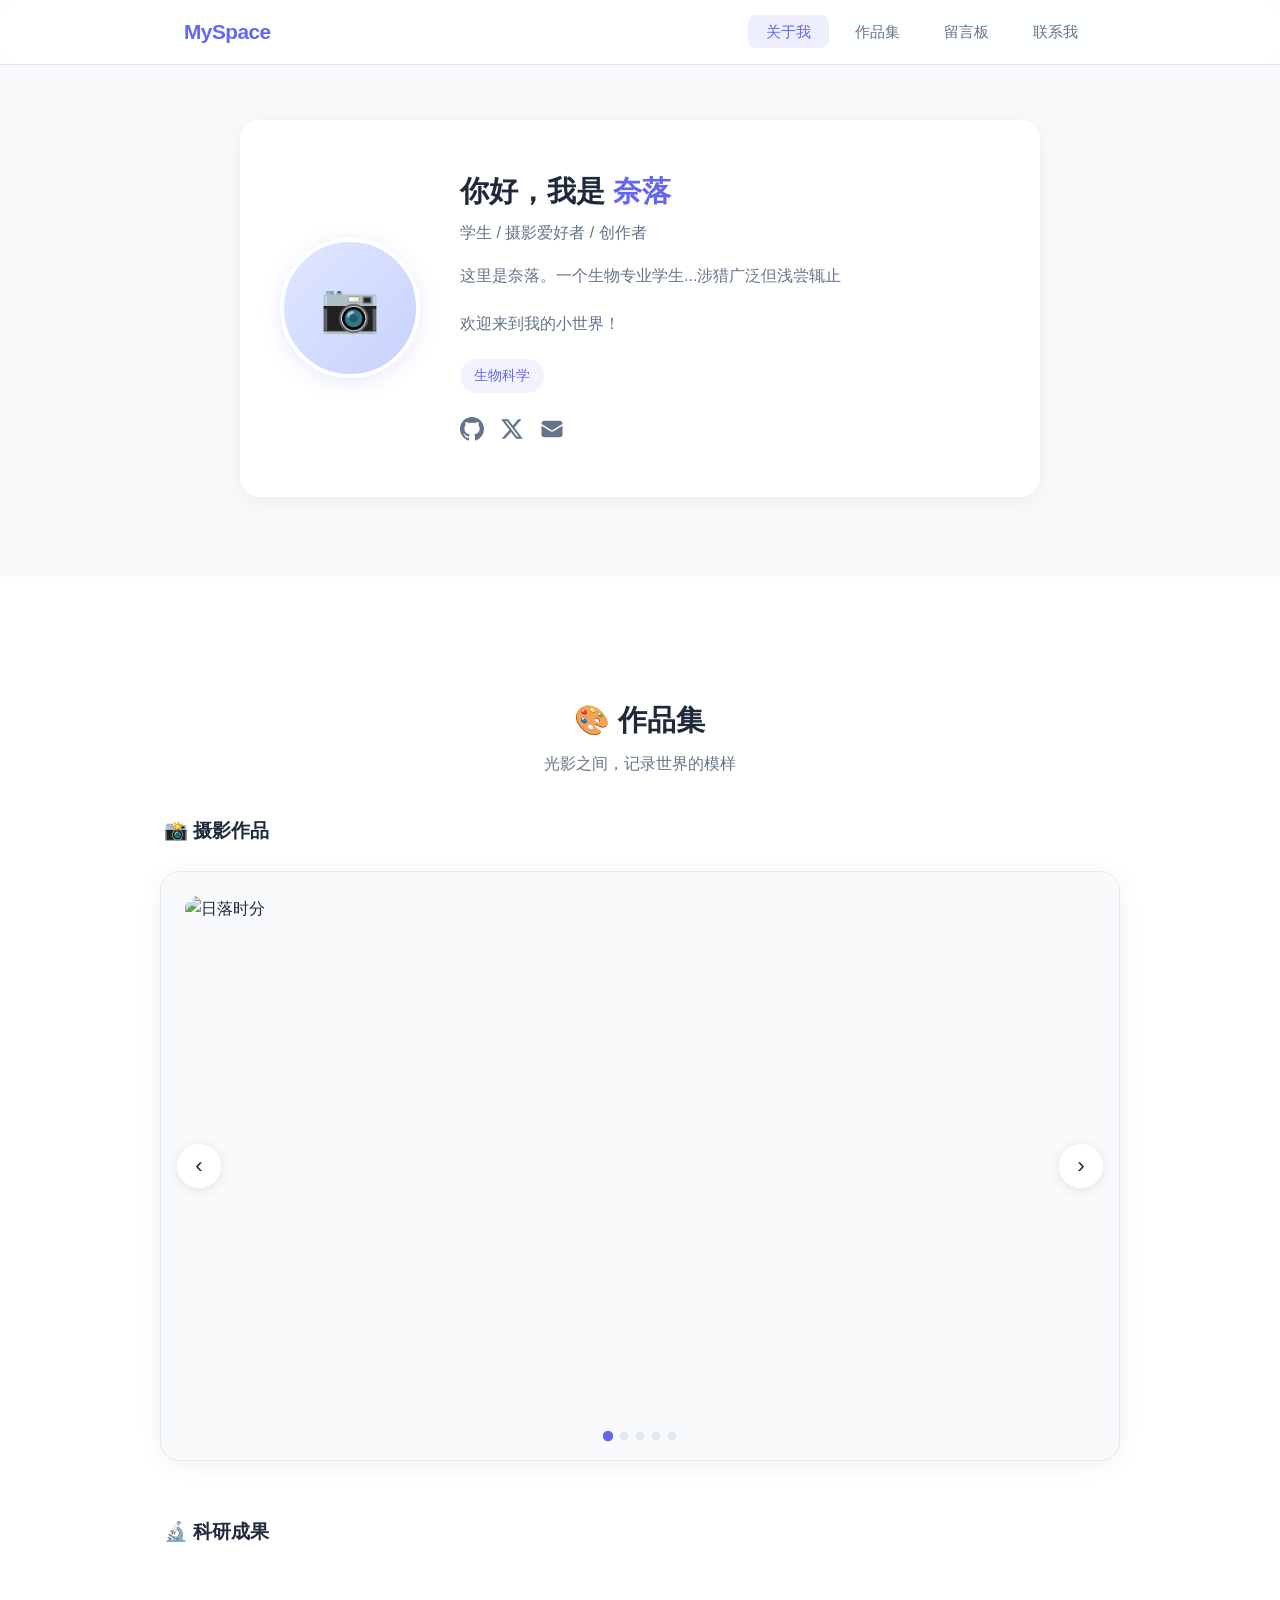
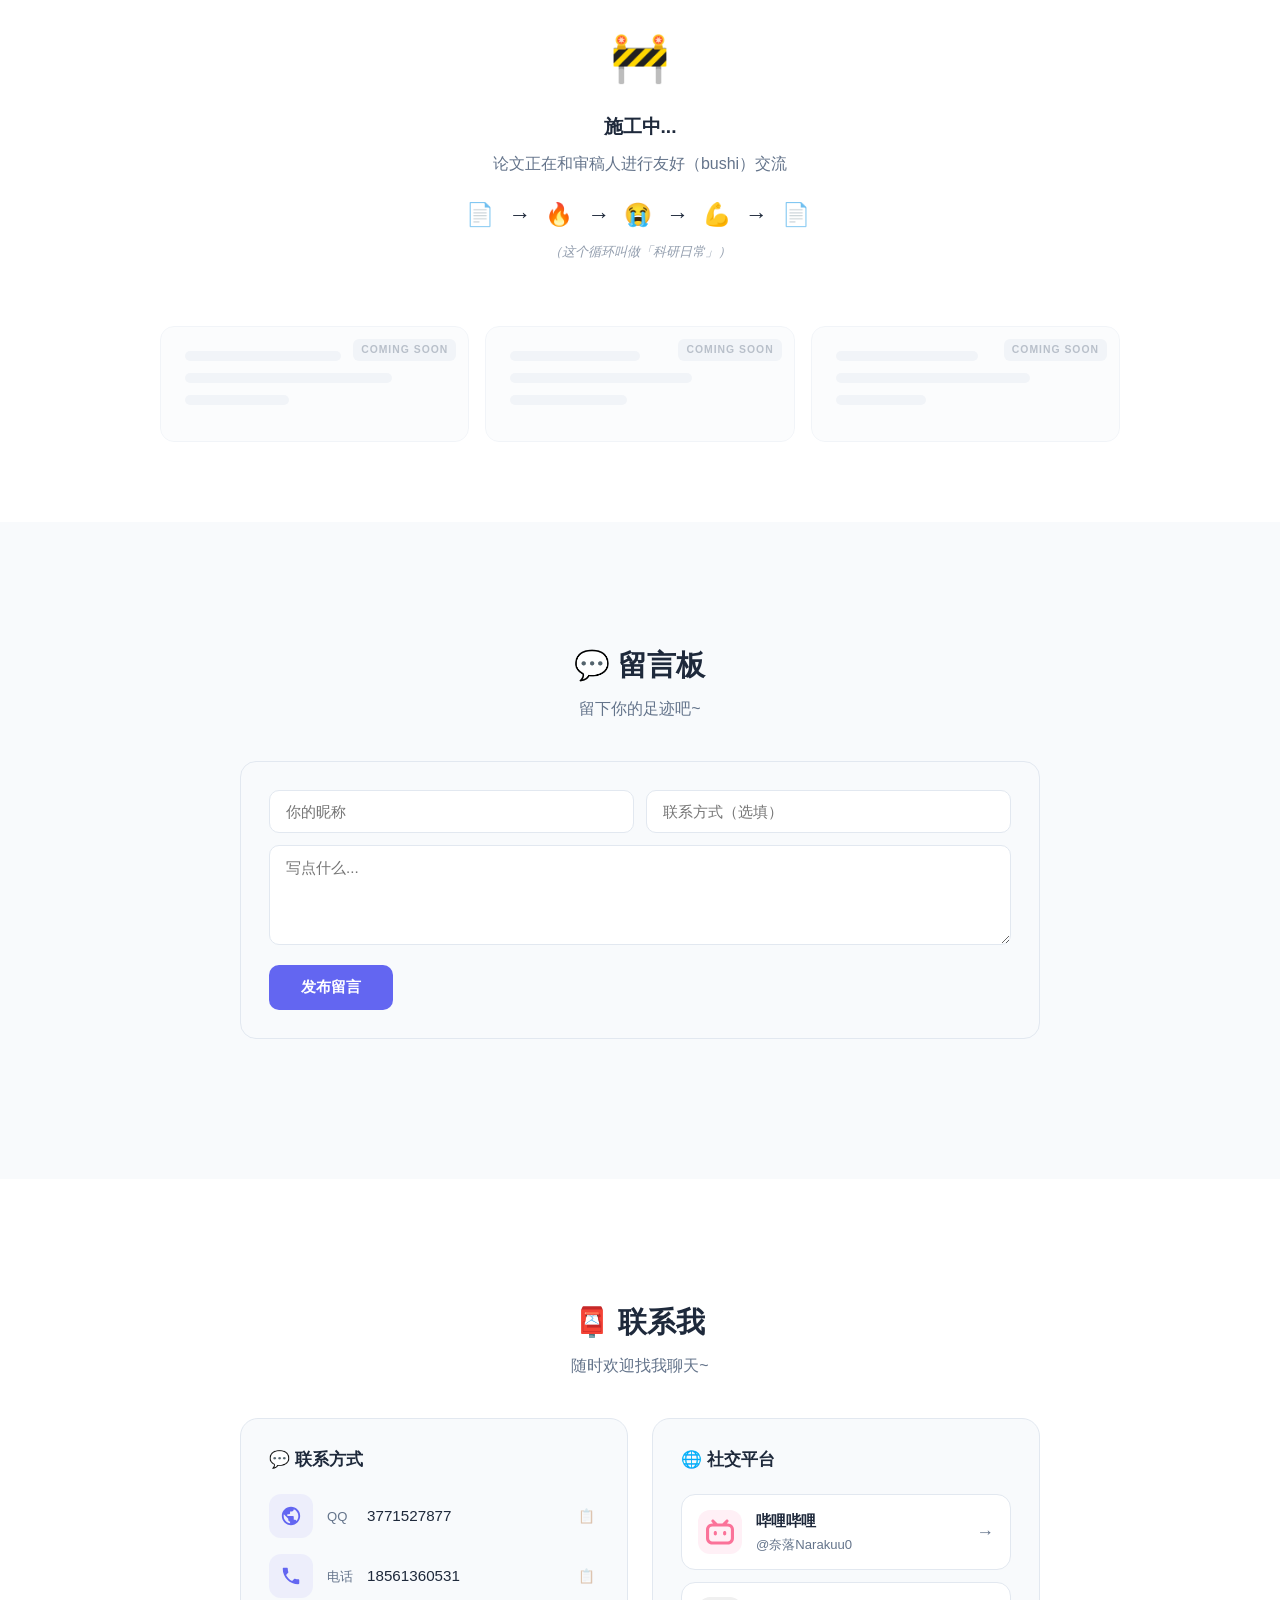
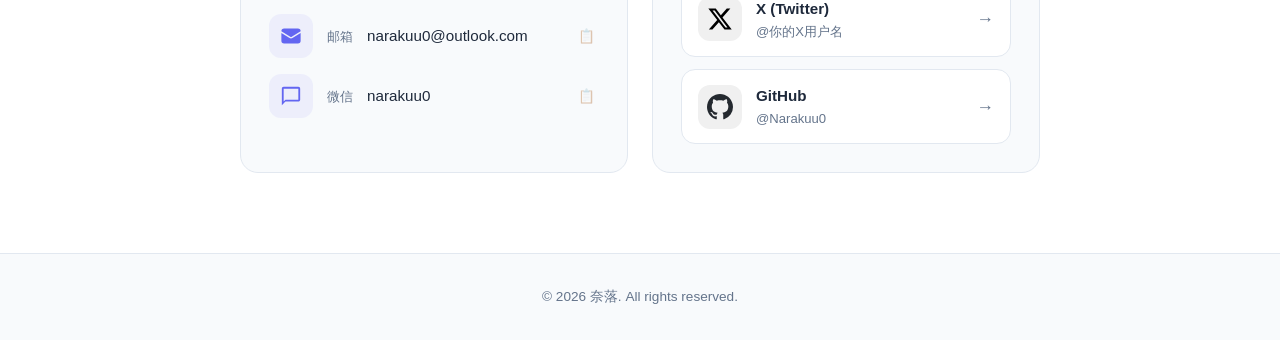
==== commit 35d2d1c7: "Add files via upload" ====
--- a/index.html
+++ b/index.html
@@ -72,36 +72,39 @@
         <h3 class="subsection-title">📸 摄影作品</h3>
         <div class="carousel">
           <div class="carousel-track" id="carouselTrack">
-            <div class="carousel-slide">
-              <div class="photo-placeholder" style="background: linear-gradient(135deg, #667eea, #764ba2);">
-                <span class="photo-icon">🌄</span>
-                <span class="photo-label">日落时分</span>
-              </div>
-            </div>
+            
+            <div class="carousel-slide">
+              <img class="carousel-img" src="https://img.remit.ee/api/file/BQACAgUAAyEGAASHRsPbAAEWIfdqPkRpbqub_2tnz-Pd6Z6BhZY7PwACSSkAAk05-VWZHkuH7meK-zwE.jpg" alt="日落时分">
+            </div>
+
             <div class="carousel-slide">
               <div class="photo-placeholder" style="background: linear-gradient(135deg, #f093fb, #f5576c);">
                 <span class="photo-icon">🌸</span>
                 <span class="photo-label">春日花语</span>
               </div>
             </div>
+
             <div class="carousel-slide">
               <div class="photo-placeholder" style="background: linear-gradient(135deg, #4facfe, #00f2fe);">
                 <span class="photo-icon">🌊</span>
                 <span class="photo-label">海风轻拂</span>
               </div>
             </div>
+
             <div class="carousel-slide">
               <div class="photo-placeholder" style="background: linear-gradient(135deg, #43e97b, #38f9d7);">
                 <span class="photo-icon">🌿</span>
                 <span class="photo-label">林间小径</span>
               </div>
             </div>
+
             <div class="carousel-slide">
               <div class="photo-placeholder" style="background: linear-gradient(135deg, #fa709a, #fee140);">
                 <span class="photo-icon">🏙️</span>
                 <span class="photo-label">城市夜景</span>
               </div>
             </div>
+
           </div>
           <button class="carousel-btn carousel-prev" id="carouselPrev" aria-label="上一张">‹</button>
           <button class="carousel-btn carousel-next" id="carouselNext" aria-label="下一张">›</button>
@@ -158,28 +161,14 @@
       <form class="guestbook-form" id="guestbookForm">
         <div class="form-row">
           <input type="text" id="gbName" placeholder="你的昵称" required>
-          <input type="email" id="gbEmail" placeholder="邮箱（选填）">
+          <input type="text" id="gbContact" placeholder="联系方式（选填）">
         </div>
         <textarea id="gbMessage" placeholder="写点什么..." rows="4" required></textarea>
         <button type="submit" class="btn-submit">发布留言</button>
       </form>
 
-      <div class="messages-list" id="messagesList">
-        <div class="message-card">
-          <div class="message-header">
-            <span class="message-author">能力越小责任越小</span>
-            <span class="message-time">2026-06-25</span>
-          </div>
-          <p class="message-content">网站做得夯爆了！敬佩！🎉</p>
-        </div>
-        <div class="message-card">
-          <div class="message-header">
-            <span class="message-author">王骥炜</span>
-            <span class="message-time">2026-06-24</span>
-          </div>
-          <p class="message-content">你是我的偶像orz</p>
-        </div>
-      </div>
+      <div class="messages-list" id="messagesList"></div>
+      <div class="pagination" id="pagination"></div>
     </div>
   </section>
 
--- a/style.css
+++ b/style.css
@@ -271,6 +271,13 @@
   justify-content: center;
   gap: 12px;
   color: #fff;
+}
+
+.carousel-img {
+  width: 100%;
+  aspect-ratio: 16 / 9;
+  object-fit: cover;
+  border-radius: 14px;
 }
 
 .photo-icon {
@@ -538,9 +545,63 @@
   color: var(--text-light);
 }
 
+.message-contact {
+  font-size: 0.8rem;
+  color: var(--text-light);
+  background: rgba(99, 102, 241, 0.06);
+  padding: 2px 8px;
+  border-radius: 6px;
+}
+
 .message-content {
   color: var(--text-light);
   line-height: 1.7;
+}
+
+/* Pagination */
+.pagination {
+  display: flex;
+  justify-content: center;
+  align-items: center;
+  gap: 6px;
+  margin-top: 28px;
+}
+
+.page-btn {
+  min-width: 36px;
+  height: 36px;
+  padding: 0 8px;
+  border: 1px solid var(--border);
+  border-radius: 8px;
+  background: var(--bg-alt);
+  color: var(--text);
+  font-size: 0.9rem;
+  font-weight: 500;
+  cursor: pointer;
+  transition: all 0.2s;
+}
+
+.page-btn:hover:not(:disabled) {
+  border-color: var(--primary);
+  color: var(--primary);
+}
+
+.page-btn.active {
+  background: var(--primary);
+  border-color: var(--primary);
+  color: #fff;
+}
+
+.page-btn:disabled {
+  opacity: 0.35;
+  cursor: not-allowed;
+}
+
+.page-ellipsis {
+  color: var(--text-light);
+  font-size: 0.9rem;
+  padding: 0 2px;
+  user-select: none;
 }
 
 /* ===== Contact ===== */
@@ -731,12 +792,18 @@
     padding: 16px;
     gap: 4px;
     border-bottom: 1px solid var(--border);
-    transform: translateY(-120%);
-    transition: transform 0.3s ease;
+    transform: translateY(-100%);
+    opacity: 0;
+    visibility: hidden;
+    pointer-events: none;
+    transition: transform 0.3s ease, opacity 0.3s ease, visibility 0.3s;
   }
 
   .nav-links.open {
     transform: translateY(0);
+    opacity: 1;
+    visibility: visible;
+    pointer-events: auto;
   }
 
   .about-card {
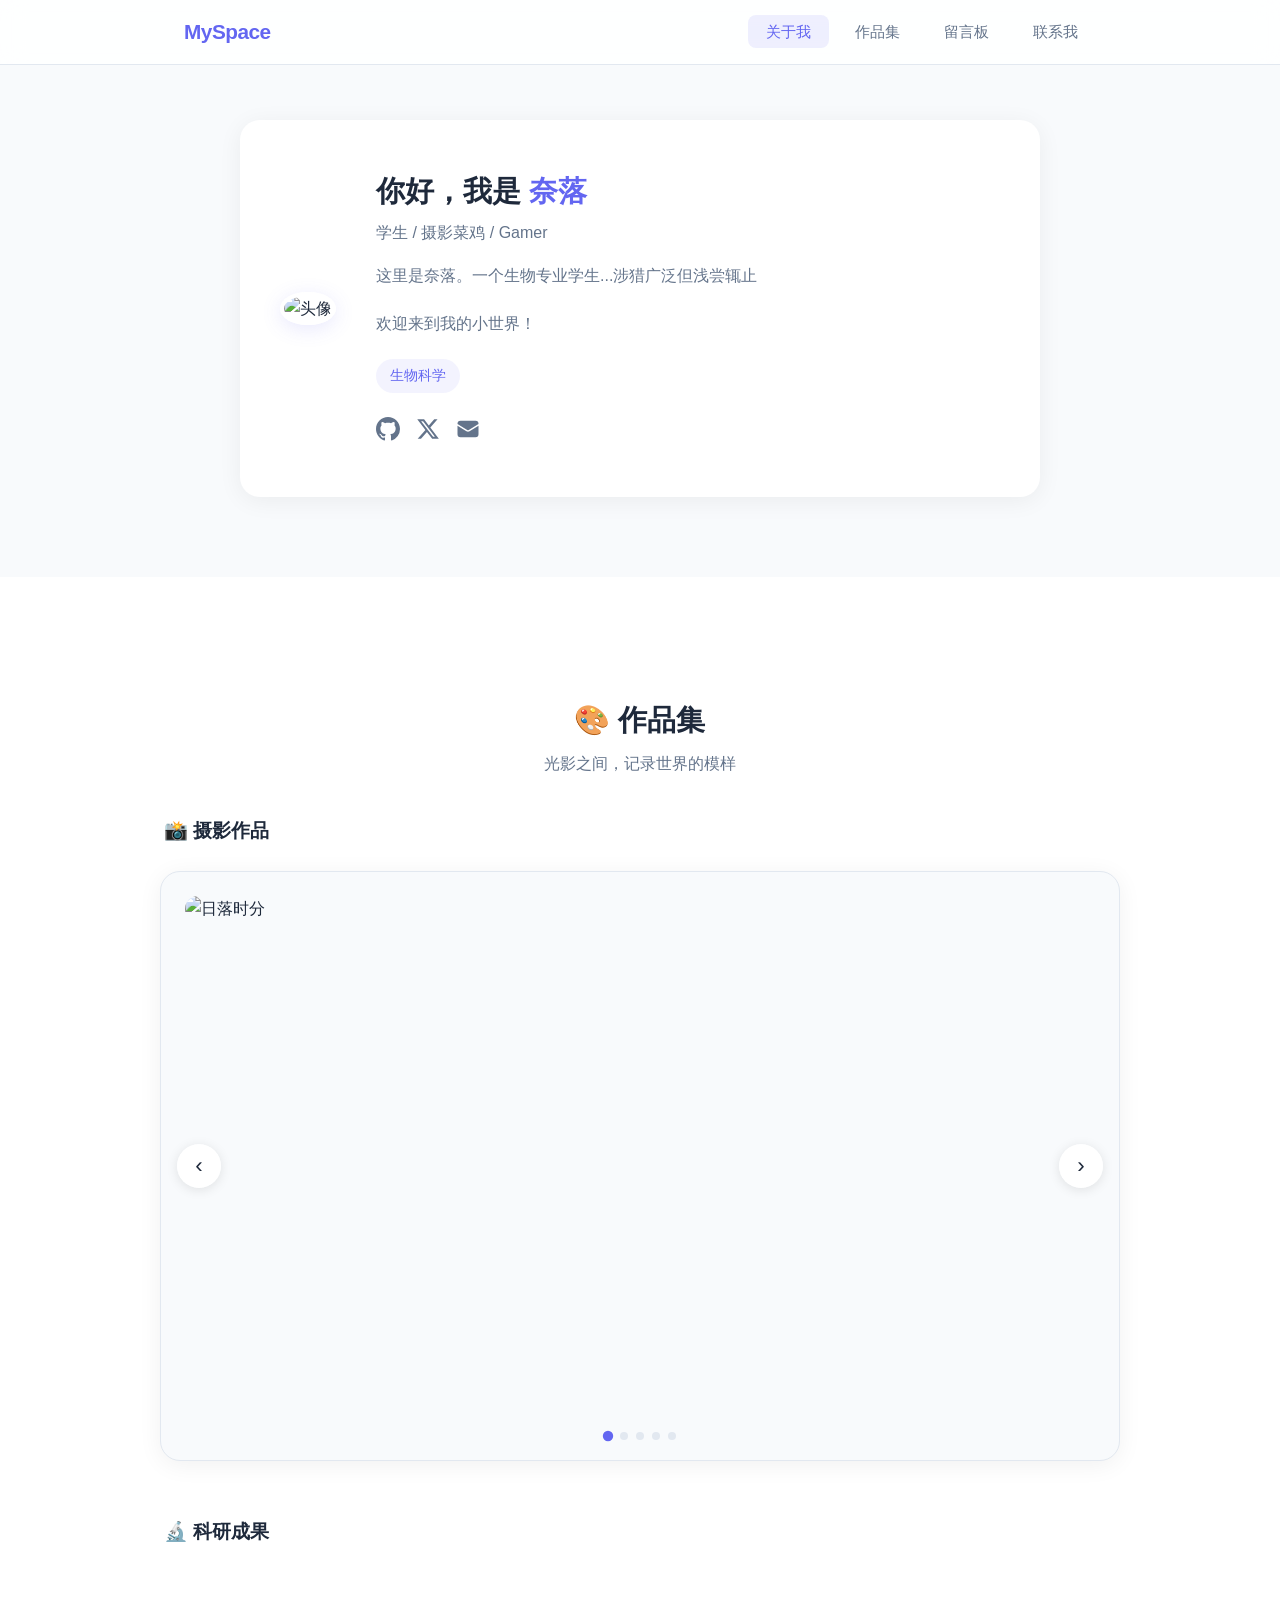
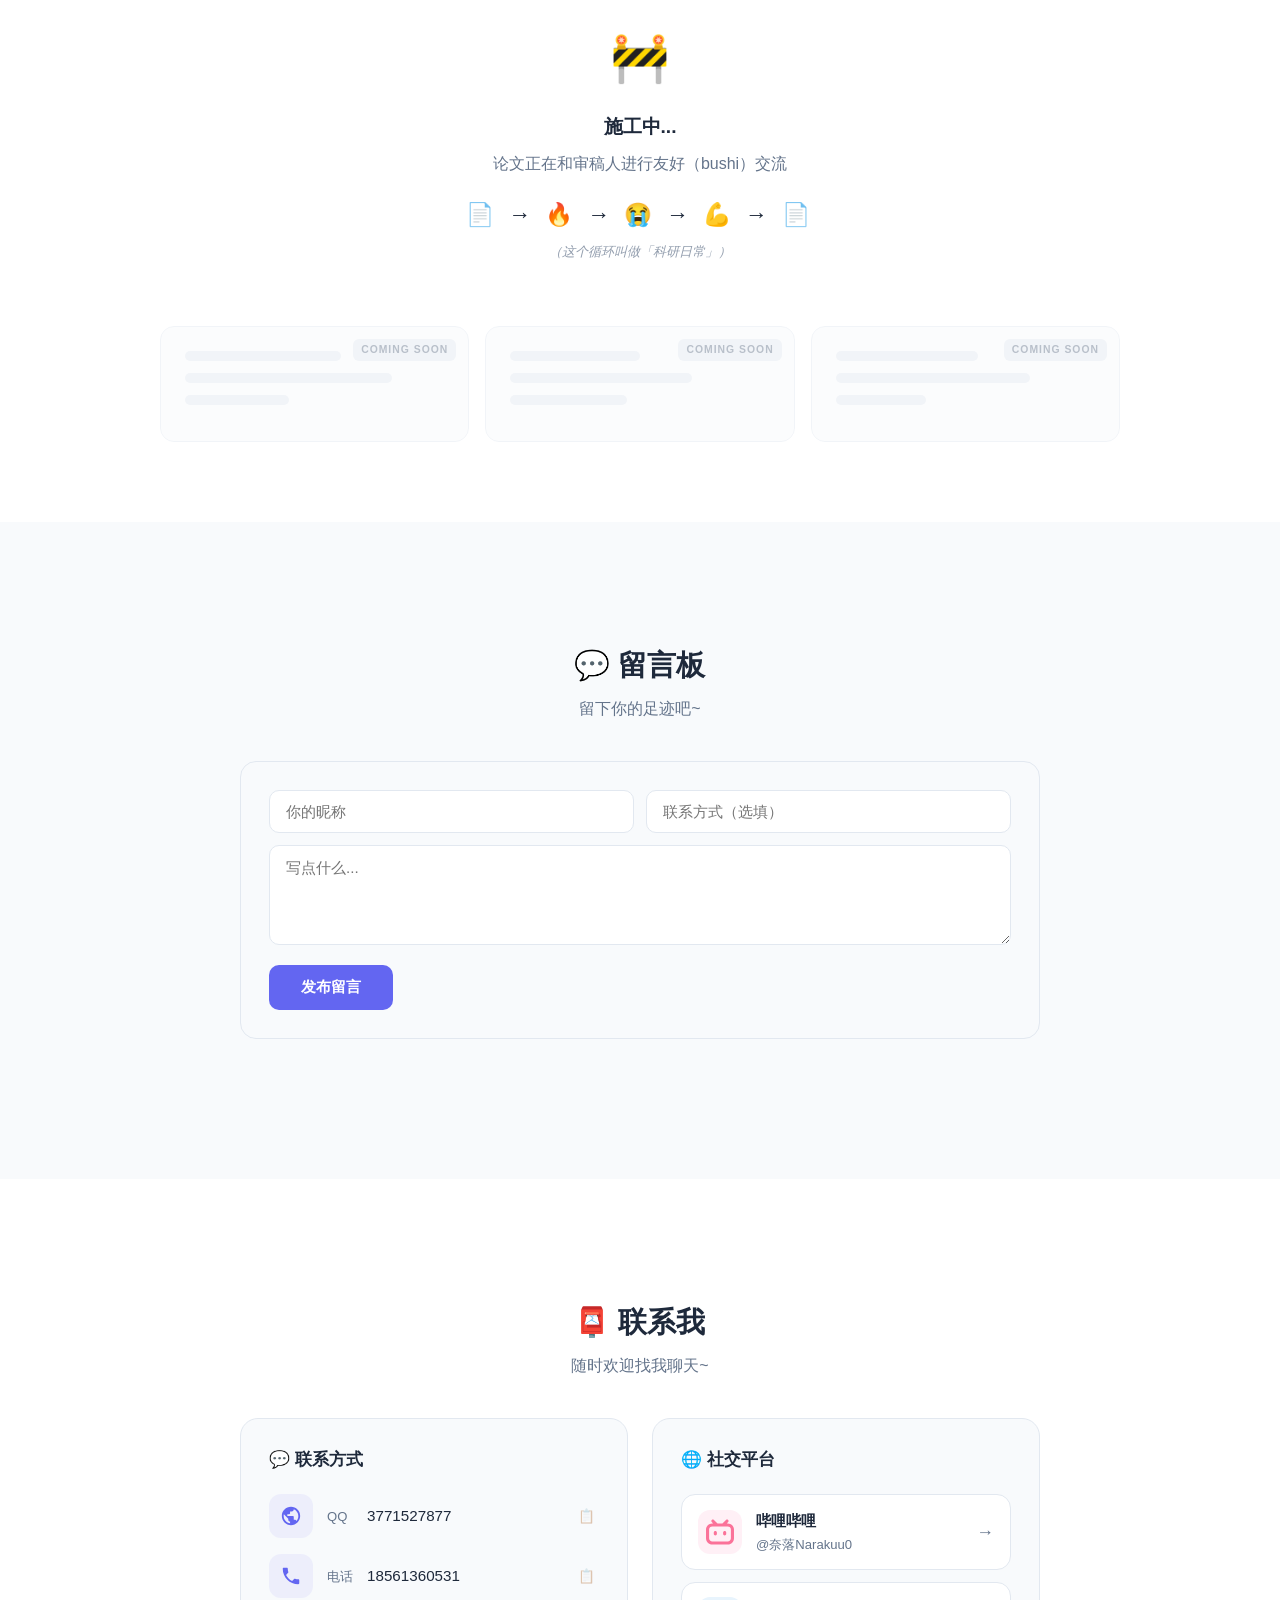
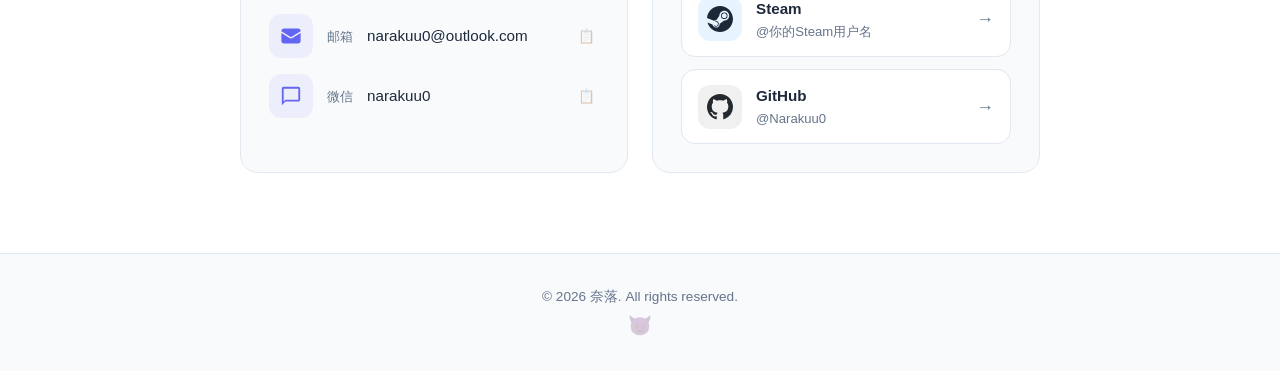
==== commit e8148bb7: "Add files via upload" ====
--- a/index.html
+++ b/index.html
@@ -27,11 +27,11 @@
     <div class="container">
       <div class="about-card">
         <div class="avatar-wrapper">
-          <div class="avatar-placeholder">📷</div>
+          <img class="avatar-img" src="https://i.imgs.ovh/2026/06/26/990803c6e62fa4576c85df3555ff28ba.jpg" alt="头像">
         </div>
         <div class="about-info">
           <h1>你好，我是 <span class="highlight">奈落</span></h1>
-          <p class="subtitle">学生 / 摄影爱好者 / 创作者</p>
+          <p class="subtitle">学生 / 摄影菜鸡 / Gamer</p>
           <p class="bio">这里是奈落。一个生物专业学生...涉猎广泛但浅尝辄止</p>
           <p class="bio">欢迎来到我的小世界！</p>
           <div class="skills">
@@ -44,12 +44,12 @@
                 <path d="M12 0C5.37 0 0 5.37 0 12c0 5.31 3.435 9.795 8.205 11.385.6.105.825-.255.825-.57 0-.285-.015-1.23-.015-2.235-3.015.555-3.795-.735-4.035-1.41-.135-.345-.72-1.41-1.23-1.695-.42-.225-1.02-.78-.015-.795.945-.015 1.62.87 1.845 1.23 1.08 1.815 2.805 1.305 3.495.99.105-.78.42-1.305.765-1.605-2.67-.3-5.46-1.335-5.46-5.925 0-1.305.465-2.385 1.23-3.225-.12-.3-.54-1.53.12-3.18 0 0 1.005-.315 3.3 1.23.96-.27 1.98-.405 3-.405s2.04.135 3 .405c2.295-1.56 3.3-1.23 3.3-1.23.66 1.65.24 2.88.12 3.18.765.84 1.23 1.905 1.23 3.225 0 4.605-2.805 5.625-5.475 5.925.435.375.81 1.095.81 2.22 0 1.605-.015 2.895-.015 3.3 0 .315.225.69.825.57A12.02 12.02 0 0024 12c0-6.63-5.37-12-12-12z"/>
               </svg>
             </a>
-            <a href="https://narakuu0.github.io/website/notice.html" title="Twitter">
+            <a href="https://narakuu0.github.io/website-version2/notice.html" title="Twitter">
               <svg width="24" height="24" viewBox="0 0 24 24" fill="currentColor">
                 <path d="M18.244 2.25h3.308l-7.227 8.26 8.502 11.24H16.17l-5.214-6.817L4.99 21.75H1.68l7.73-8.835L1.254 2.25H8.08l4.713 6.231zm-1.161 17.52h1.833L7.084 4.126H5.117z"/>
               </svg>
             </a>
-            <a href="https://narakuu0.github.io/website/notice.html" title="Email">
+            <a href="mailto:narakuu0@outlook.com" title="Email">
               <svg width="24" height="24" viewBox="0 0 24 24" fill="currentColor">
                 <path d="M1.5 8.67v8.58a3 3 0 003 3h15a3 3 0 003-3V8.67l-8.928 5.493a3 3 0 01-3.144 0L1.5 8.67z"/>
                 <path d="M22.5 6.908V6.75a3 3 0 00-3-3h-15a3 3 0 00-3 3v.158l9.714 5.978a1.5 1.5 0 001.572 0L22.5 6.908z"/>
@@ -251,15 +251,15 @@
               </div>
               <span class="platform-arrow">→</span>
             </a>
-            <a href="https://narakuu0.github.io/website/notice.html" class="platform-item twitter" target="_blank" rel="noopener">
+            <a href="https://steamcommunity.com/" class="platform-item steam" target="_blank" rel="noopener">
               <div class="platform-icon">
                 <svg width="26" height="26" viewBox="0 0 24 24" fill="currentColor">
-                  <path d="M18.244 2.25h3.308l-7.227 8.26 8.502 11.24H16.17l-5.214-6.817L4.99 21.75H1.68l7.73-8.835L1.254 2.25H8.08l4.713 6.231zm-1.161 17.52h1.833L7.084 4.126H5.117z"/>
+                  <path d="M11.979 0C5.678 0 .511 4.86.022 11.037l6.432 2.658c.545-.371 1.203-.59 1.912-.59.063 0 .125.004.188.006l2.861-4.142V8.91c0-2.495 2.028-4.524 4.524-4.524 2.494 0 4.524 2.031 4.524 4.527s-2.03 4.525-4.524 4.525h-.105l-4.076 2.911c0 .052.004.105.004.159 0 1.875-1.515 3.396-3.39 3.396-1.635 0-3.016-1.173-3.331-2.727L.436 15.27C1.862 20.307 6.486 24 11.979 24c6.627 0 12-5.373 12-12S18.606 0 11.979 0zM7.54 18.21l-1.473-.61c.262.543.714.999 1.314 1.25 1.297.539 2.793-.076 3.332-1.375.263-.63.264-1.319.005-1.949s-.755-1.121-1.386-1.383c-.624-.26-1.29-.249-1.878-.03l1.523.63c.956.4 1.409 1.5 1.009 2.455-.397.957-1.497 1.41-2.453 1.012H7.54zm11.415-9.303a3.01 3.01 0 00-3.015-3.015 3.01 3.01 0 00-3.015 3.015 3.01 3.01 0 003.015 3.015 3.01 3.01 0 003.015-3.015zm-5.273-.005c0-1.248 1.013-2.26 2.261-2.26 1.246 0 2.26 1.013 2.26 2.26 0 1.247-1.014 2.26-2.26 2.26-1.248 0-2.261-1.014-2.261-2.26z"/>
                 </svg>
               </div>
               <div class="platform-info">
-                <span class="platform-name">X (Twitter)</span>
-                <span class="platform-handle">@你的X用户名</span>
+                <span class="platform-name">Steam</span>
+                <span class="platform-handle">@你的Steam用户名</span>
               </div>
               <span class="platform-arrow">→</span>
             </a>
@@ -283,6 +283,7 @@
 
   <footer class="footer">
     <p>&copy; 2026 奈落. All rights reserved.</p>
+    <a href="sandbox.html" class="secret-entry" title="⚡">😈</a>
   </footer>
 
   <script src="script.js"></script>
--- a/style.css
+++ b/style.css
@@ -159,15 +159,11 @@
   flex-shrink: 0;
 }
 
-.avatar-placeholder {
+.avatar-img {
   width: 140px;
   height: 140px;
   border-radius: 50%;
-  background: linear-gradient(135deg, #e0e7ff, #c7d2fe);
-  display: flex;
-  align-items: center;
-  justify-content: center;
-  font-size: 3rem;
+  object-fit: cover;
   border: 4px solid #fff;
   box-shadow: 0 4px 20px rgba(99, 102, 241, 0.15);
 }
@@ -729,9 +725,9 @@
   color: #fb7299;
 }
 
-.platform-item.twitter .platform-icon {
-  background: #f0f0f0;
-  color: #000;
+.platform-item.steam .platform-icon {
+  background: #e8f4fd;
+  color: #1b2838;
 }
 
 .platform-item.github .platform-icon {
@@ -773,6 +769,23 @@
   color: var(--text-light);
   font-size: 0.85rem;
   border-top: 1px solid var(--border);
+}
+
+.secret-entry {
+  display: inline-block;
+  margin-top: 8px;
+  font-size: 1.2rem;
+  opacity: 0.25;
+  text-decoration: none;
+  transition: opacity 0.3s, transform 0.3s, filter 0.3s;
+  line-height: 1;
+  filter: grayscale(0.6);
+}
+
+.secret-entry:hover {
+  opacity: 1;
+  transform: scale(1.4) rotate(10deg);
+  filter: grayscale(0);
 }
 
 /* ===== Responsive ===== */
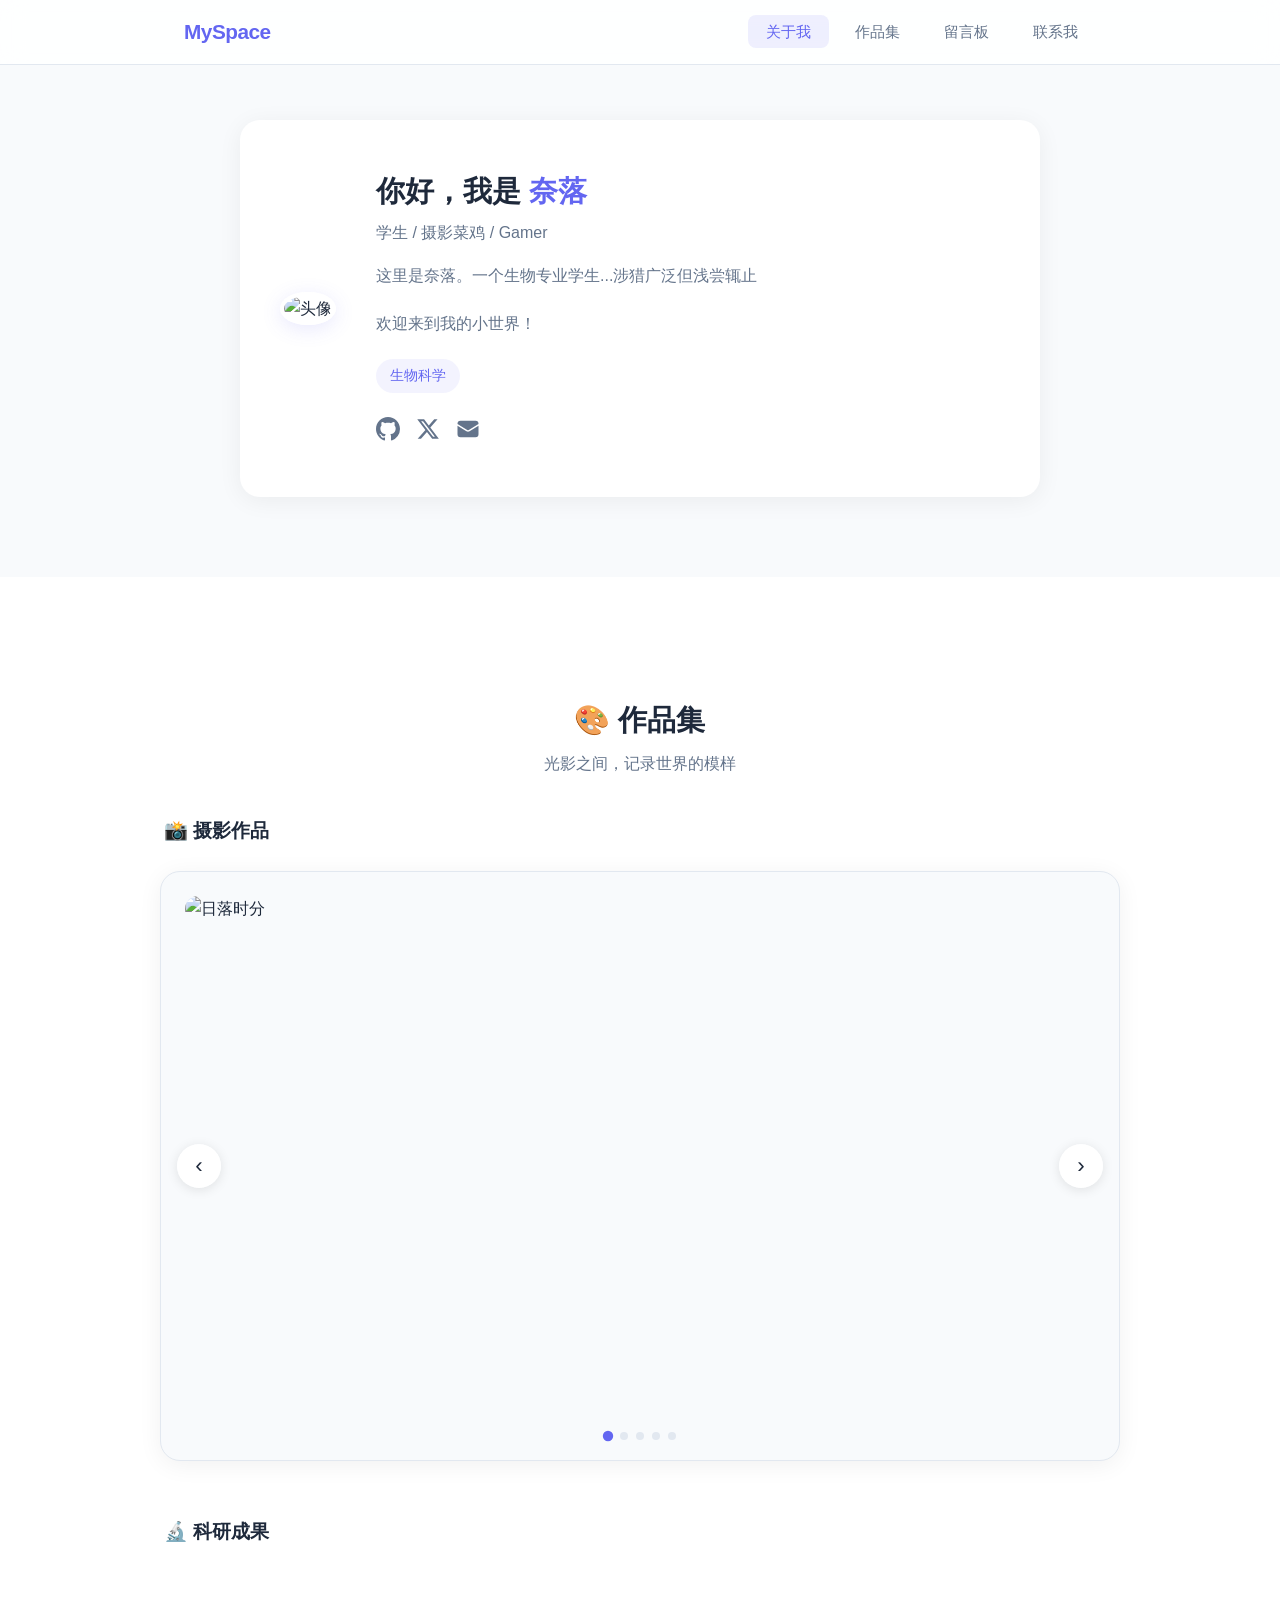
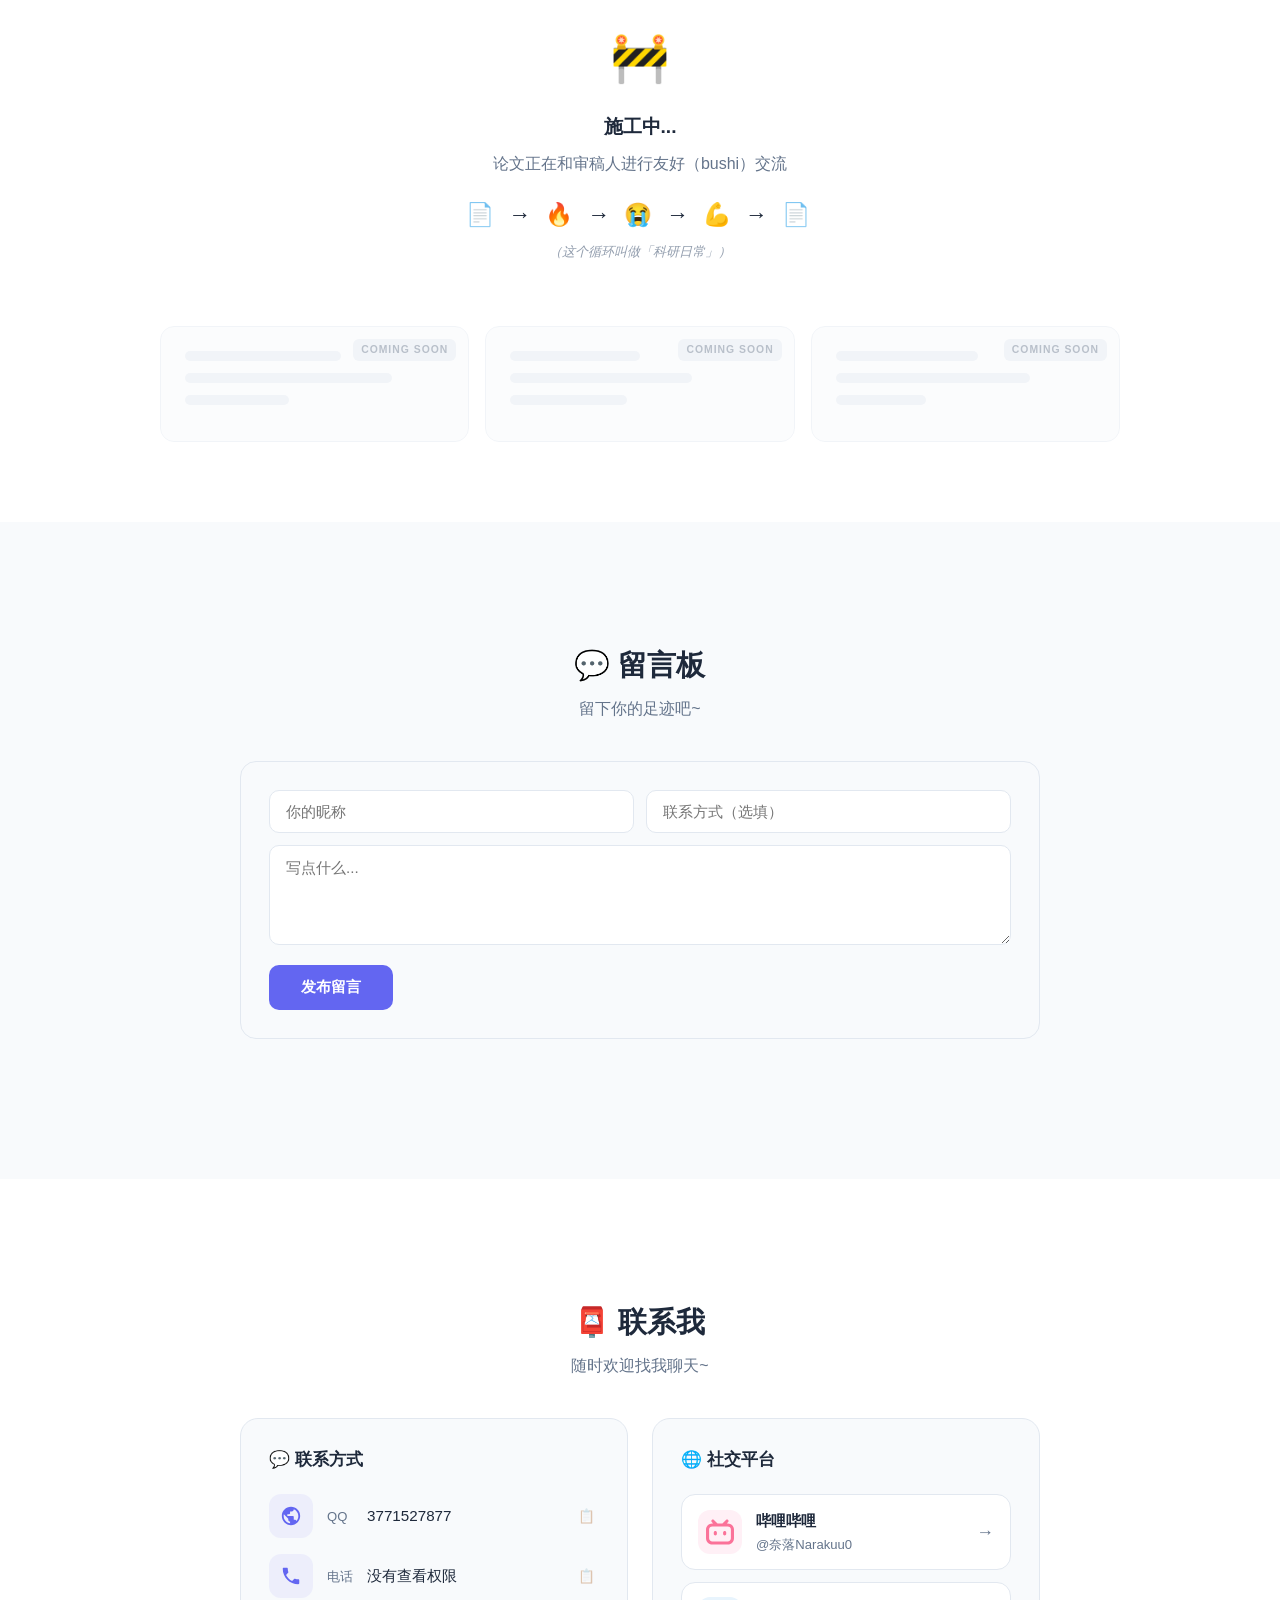
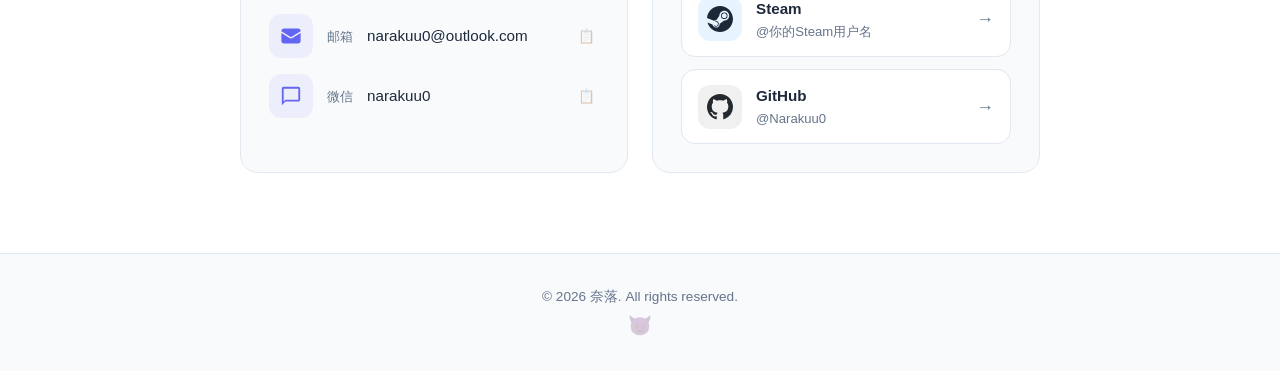
==== commit 287d7050: "Update index.html" ====
--- a/index.html
+++ b/index.html
@@ -203,7 +203,7 @@
               </div>
               <div class="contact-detail">
                 <span class="contact-label">电话</span>
-                <span class="contact-value" id="phoneNumber">18561360531</span>
+                <span class="contact-value" id="phoneNumber">没有查看权限</span>
                 <button class="copy-btn" onclick="copyText('phoneNumber')" title="复制">📋</button>
               </div>
             </div>
